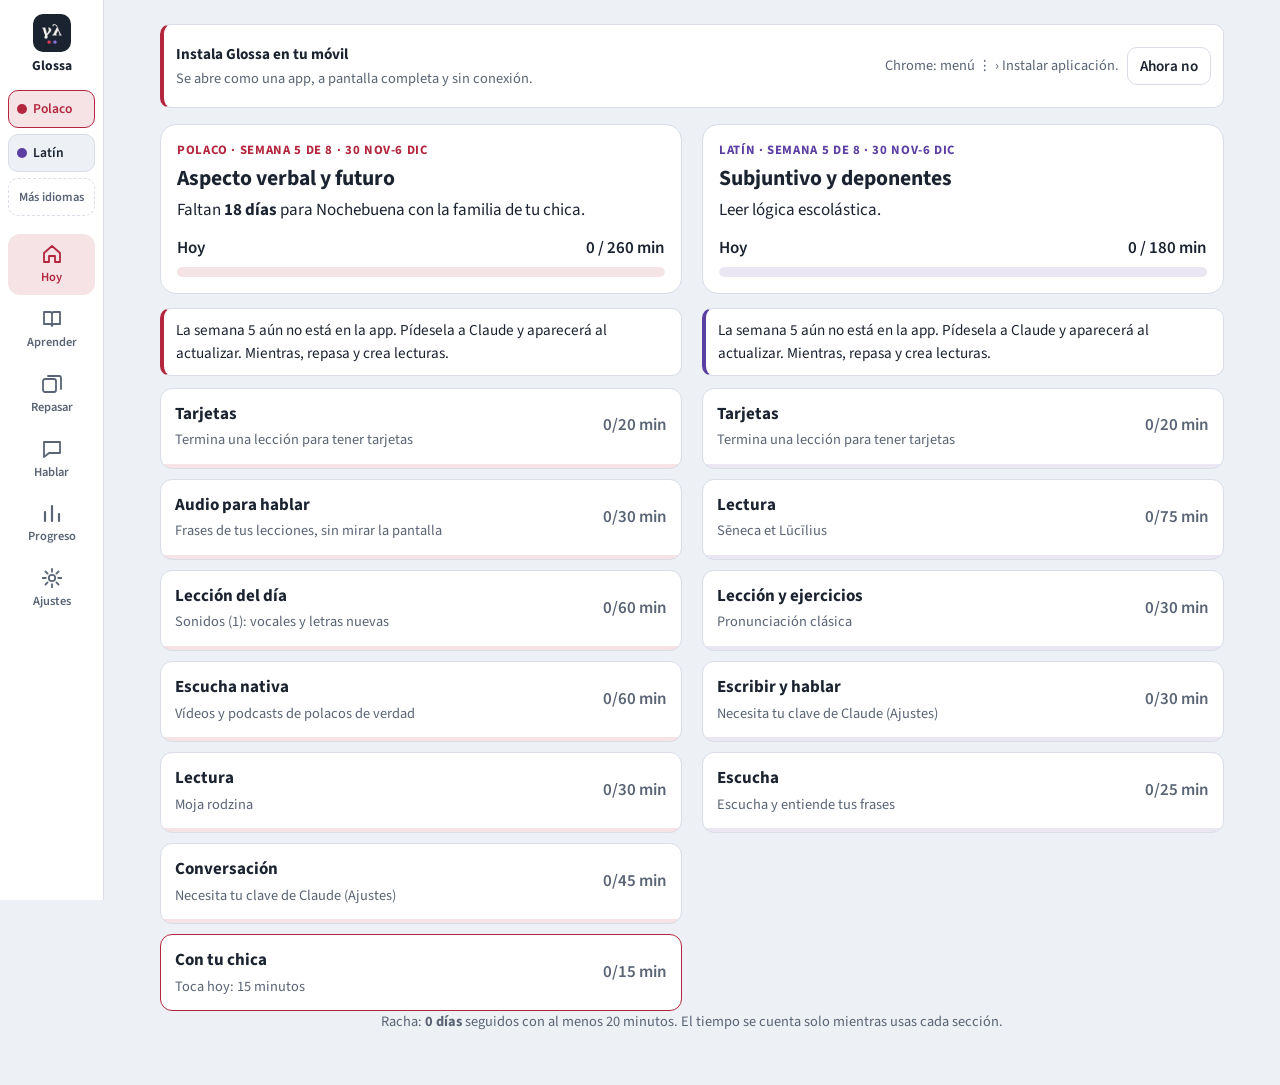
==== index.html @ eb90c42d "Glossa: app de idiomas instalable (polaco y latín) PWA sin compilación: lecciones, tarjetas con repe" ====
<!DOCTYPE html>
<html lang="es">
<head>
<meta charset="utf-8">
<meta name="viewport" content="width=device-width, initial-scale=1, viewport-fit=cover">
<meta name="theme-color" content="#edf0f4" media="(prefers-color-scheme: light)">
<meta name="theme-color" content="#0f131a" media="(prefers-color-scheme: dark)">
<meta name="description" content="Polaco, latín y los idiomas que vengan: lecciones, tarjetas, lecturas y conversación.">
<title>Glossa</title>
<link rel="manifest" href="manifest.webmanifest">
<link rel="icon" href="icons/icon-192.png" type="image/png">
<link rel="apple-touch-icon" href="icons/apple-touch-icon.png">
<meta name="apple-mobile-web-app-capable" content="yes">
<meta name="mobile-web-app-capable" content="yes">
<meta name="apple-mobile-web-app-title" content="Glossa">
<link rel="stylesheet" href="css/fonts.css">
<link rel="stylesheet" href="css/app.css">
</head>
<body data-course="pl">
<div id="app"><p class="boot">Cargando Glossa…</p></div>
<script src="js/version.js"></script>
<script src="js/core.js"></script>
<script src="courses/index.js"></script>
<script src="courses/pl.js"></script>
<script src="courses/la.js"></script>
<script src="js/store.js"></script>
<script src="js/speech.js"></script>
<script src="js/ai.js"></script>
<script src="js/app.js"></script>
</body>
</html>
---- css/fonts.css ----
/* Literata y Source Sans 3 (SIL Open Font License), servidas desde la propia app para funcionar sin conexión */
@font-face{font-family:'Literata';font-style:normal;font-display:swap;font-weight:400;src:url(../fonts/literata-latin-400-normal.woff2) format('woff2');unicode-range:U+0000-00FF,U+0131,U+0152-0153,U+02BB-02BC,U+02C6,U+02DA,U+02DC,U+0304,U+0308,U+0329,U+2000-206F,U+20AC,U+2122,U+2191,U+2193,U+2212,U+2215,U+FEFF,U+FFFD;}
@font-face{font-family:'Literata';font-style:normal;font-display:swap;font-weight:400;src:url(../fonts/literata-latin-ext-400-normal.woff2) format('woff2');unicode-range:U+0100-02BA,U+02BD-02C5,U+02C7-02CC,U+02CE-02D7,U+02DD-02FF,U+0304,U+0308,U+0329,U+1D00-1DBF,U+1E00-1E9F,U+1EF2-1EFF,U+2020,U+20A0-20AB,U+20AD-20C0,U+2113,U+2C60-2C7F,U+A720-A7FF;}
@font-face{font-family:'Literata';font-style:normal;font-display:swap;font-weight:600;src:url(../fonts/literata-latin-600-normal.woff2) format('woff2');unicode-range:U+0000-00FF,U+0131,U+0152-0153,U+02BB-02BC,U+02C6,U+02DA,U+02DC,U+0304,U+0308,U+0329,U+2000-206F,U+20AC,U+2122,U+2191,U+2193,U+2212,U+2215,U+FEFF,U+FFFD;}
@font-face{font-family:'Literata';font-style:normal;font-display:swap;font-weight:600;src:url(../fonts/literata-latin-ext-600-normal.woff2) format('woff2');unicode-range:U+0100-02BA,U+02BD-02C5,U+02C7-02CC,U+02CE-02D7,U+02DD-02FF,U+0304,U+0308,U+0329,U+1D00-1DBF,U+1E00-1E9F,U+1EF2-1EFF,U+2020,U+20A0-20AB,U+20AD-20C0,U+2113,U+2C60-2C7F,U+A720-A7FF;}
@font-face{font-family:'Literata';font-style:italic;font-display:swap;font-weight:400;src:url(../fonts/literata-latin-400-italic.woff2) format('woff2');unicode-range:U+0000-00FF,U+0131,U+0152-0153,U+02BB-02BC,U+02C6,U+02DA,U+02DC,U+0304,U+0308,U+0329,U+2000-206F,U+20AC,U+2122,U+2191,U+2193,U+2212,U+2215,U+FEFF,U+FFFD;}
@font-face{font-family:'Literata';font-style:italic;font-display:swap;font-weight:400;src:url(../fonts/literata-latin-ext-400-italic.woff2) format('woff2');unicode-range:U+0100-02BA,U+02BD-02C5,U+02C7-02CC,U+02CE-02D7,U+02DD-02FF,U+0304,U+0308,U+0329,U+1D00-1DBF,U+1E00-1E9F,U+1EF2-1EFF,U+2020,U+20A0-20AB,U+20AD-20C0,U+2113,U+2C60-2C7F,U+A720-A7FF;}
@font-face{font-family:'Literata';font-style:normal;font-display:swap;font-weight:400;src:url(../fonts/literata-greek-400-normal.woff2) format('woff2');unicode-range:U+0370-0377,U+037A-037F,U+0384-038A,U+038C,U+038E-03A1,U+03A3-03FF;}
@font-face{font-family:'Literata';font-style:normal;font-display:swap;font-weight:400;src:url(../fonts/literata-greek-ext-400-normal.woff2) format('woff2');unicode-range:U+1F00-1FFF;}
@font-face{font-family:'Literata';font-style:normal;font-display:swap;font-weight:600;src:url(../fonts/literata-greek-600-normal.woff2) format('woff2');unicode-range:U+0370-0377,U+037A-037F,U+0384-038A,U+038C,U+038E-03A1,U+03A3-03FF;}
@font-face{font-family:'Literata';font-style:normal;font-display:swap;font-weight:600;src:url(../fonts/literata-greek-ext-600-normal.woff2) format('woff2');unicode-range:U+1F00-1FFF;}
@font-face{font-family:'Source Sans 3';font-style:normal;font-display:swap;font-weight:400;src:url(../fonts/source-sans-3-latin-400-normal.woff2) format('woff2');unicode-range:U+0000-00FF,U+0131,U+0152-0153,U+02BB-02BC,U+02C6,U+02DA,U+02DC,U+0304,U+0308,U+0329,U+2000-206F,U+20AC,U+2122,U+2191,U+2193,U+2212,U+2215,U+FEFF,U+FFFD;}
@font-face{font-family:'Source Sans 3';font-style:normal;font-display:swap;font-weight:400;src:url(../fonts/source-sans-3-latin-ext-400-normal.woff2) format('woff2');unicode-range:U+0100-02BA,U+02BD-02C5,U+02C7-02CC,U+02CE-02D7,U+02DD-02FF,U+0304,U+0308,U+0329,U+1D00-1DBF,U+1E00-1E9F,U+1EF2-1EFF,U+2020,U+20A0-20AB,U+20AD-20C4,U+2113,U+2C60-2C7F,U+A720-A7FF;}
@font-face{font-family:'Source Sans 3';font-style:normal;font-display:swap;font-weight:600;src:url(../fonts/source-sans-3-latin-600-normal.woff2) format('woff2');unicode-range:U+0000-00FF,U+0131,U+0152-0153,U+02BB-02BC,U+02C6,U+02DA,U+02DC,U+0304,U+0308,U+0329,U+2000-206F,U+20AC,U+2122,U+2191,U+2193,U+2212,U+2215,U+FEFF,U+FFFD;}
@font-face{font-family:'Source Sans 3';font-style:normal;font-display:swap;font-weight:600;src:url(../fonts/source-sans-3-latin-ext-600-normal.woff2) format('woff2');unicode-range:U+0100-02BA,U+02BD-02C5,U+02C7-02CC,U+02CE-02D7,U+02DD-02FF,U+0304,U+0308,U+0329,U+1D00-1DBF,U+1E00-1E9F,U+1EF2-1EFF,U+2020,U+20A0-20AB,U+20AD-20C4,U+2113,U+2C60-2C7F,U+A720-A7FF;}
@font-face{font-family:'Source Sans 3';font-style:normal;font-display:swap;font-weight:700;src:url(../fonts/source-sans-3-latin-700-normal.woff2) format('woff2');unicode-range:U+0000-00FF,U+0131,U+0152-0153,U+02BB-02BC,U+02C6,U+02DA,U+02DC,U+0304,U+0308,U+0329,U+2000-206F,U+20AC,U+2122,U+2191,U+2193,U+2212,U+2215,U+FEFF,U+FFFD;}
@font-face{font-family:'Source Sans 3';font-style:normal;font-display:swap;font-weight:700;src:url(../fonts/source-sans-3-latin-ext-700-normal.woff2) format('woff2');unicode-range:U+0100-02BA,U+02BD-02C5,U+02C7-02CC,U+02CE-02D7,U+02DD-02FF,U+0304,U+0308,U+0329,U+1D00-1DBF,U+1E00-1E9F,U+1EF2-1EFF,U+2020,U+20A0-20AB,U+20AD-20C4,U+2113,U+2C60-2C7F,U+A720-A7FF;}
---- css/app.css ----
:root {
  /* Glossa: herramienta de estudio diaria. Fondo gris azulado, superficies blancas, un acento por idioma
     (carmesí polaco, violeta latín). Interfaz en sans; los textos en otros idiomas, en serif Literata.
     Móvil: navegación abajo. Fold abierta (≥ 680 px): barra lateral y dos columnas. */
  --bg: #edf0f4;
  --surface: #ffffff;
  --ink: #1b2230;
  --muted: #5a6475;
  --line: #d8dde6;
  --good: #1e7a4c;
  --mid: #9a6200;
  --bad: #b3261e;
  --c-pl: #b3263e;
  --c-la: #5b3fa3;
  --c-grc: #1f6f8b;
  --c-it: #2e7d32;
  --font-ui: "Source Sans 3", "Segoe UI", Roboto, system-ui, sans-serif;
  --font-text: "Literata", Georgia, "Times New Roman", serif;
  --radius: 12px;
  color-scheme: light;
}
@media (prefers-color-scheme: dark) {
  :root:not([data-theme="light"]) {
    --bg: #0f131a; --surface: #181d27; --ink: #e6e9f0; --muted: #9ba4b6; --line: #2a3140;
    --good: #5fd39c; --mid: #e8b04a; --bad: #ff8a80;
    --c-pl: #ff7f92; --c-la: #b6a4ff; --c-grc: #6cc6e6; --c-it: #7fd88a;
    color-scheme: dark;
  }
}
:root[data-theme="dark"] {
  --bg: #0f131a; --surface: #181d27; --ink: #e6e9f0; --muted: #9ba4b6; --line: #2a3140;
  --good: #5fd39c; --mid: #e8b04a; --bad: #ff8a80;
  --c-pl: #ff7f92; --c-la: #b6a4ff; --c-grc: #6cc6e6; --c-it: #7fd88a;
  color-scheme: dark;
}
[data-course] { --accent: var(--c-pl); --accent-soft: color-mix(in srgb, var(--accent) 13%, transparent); }
[data-course="la"] { --accent: var(--c-la); }
[data-course="grc"] { --accent: var(--c-grc); }
[data-course="it"] { --accent: var(--c-it); }

* { box-sizing: border-box; }
html, body { margin: 0; height: 100%; }
body {
  background: var(--bg); color: var(--ink); font-family: var(--font-ui); font-size: 17px; line-height: 1.5;
  -webkit-text-size-adjust: 100%; -webkit-tap-highlight-color: transparent;
}
.boot { padding: 24px; color: var(--muted); }
h1, h2, h3 { text-wrap: balance; line-height: 1.2; }
h1.page { font-size: 1.6rem; margin: 6px 0 12px; }
h2 { font-size: 1.18rem; margin: 26px 0 10px; }
h3 { margin: 20px 0 8px; color: var(--muted); text-transform: uppercase; letter-spacing: .05em; font-size: .8rem; }
p { margin: 0 0 12px; }
a { color: var(--accent); }
.t { font-family: var(--font-text); }
em.t { font-style: italic; }
.num { font-variant-numeric: tabular-nums; }
.muted { color: var(--muted); }
.small { font-size: .9rem; }
.center { text-align: center; justify-content: center; }
.hint { color: var(--muted); font-size: .9rem; }
.eyebrow { color: var(--accent); font-weight: 700; font-size: .8rem; text-transform: uppercase; letter-spacing: .05em; margin: 0 0 6px; }
.lead { font-size: 1.05rem; }
.sr { position: absolute; width: 1px; height: 1px; overflow: hidden; clip: rect(0 0 0 0); white-space: nowrap; }
button, input, select, textarea { font: inherit; color: inherit; }
button { cursor: pointer; }
:focus-visible { outline: 3px solid var(--accent); outline-offset: 2px; }
.err { color: var(--bad); }
.okmsg { color: var(--good); font-weight: 600; }
.midmsg { color: var(--mid); font-weight: 600; }
.badmsg { color: var(--bad); font-weight: 600; }

/* ---------- Marco ---------- */
.shell { min-height: 100%; }
.content { max-width: 680px; margin: 0 auto; padding: 0 16px calc(96px + env(safe-area-inset-bottom)); }
body.sheet-open .content { padding-bottom: calc(300px + env(safe-area-inset-bottom)); }
.rail { display: none; }
.top { display: flex; align-items: center; gap: 10px; padding: calc(12px + env(safe-area-inset-top)) 0 10px; position: sticky; top: 0; background: var(--bg); z-index: 5; }
.brand { font-weight: 700; display: flex; align-items: center; gap: 8px; flex: 1; }
.logo { width: 30px; height: 30px; border-radius: 8px; display: block; }
.dot { display: inline-block; width: 10px; height: 10px; border-radius: 50%; background: var(--accent); flex: none; }
.course-btn { display: inline-flex; align-items: center; gap: 8px; border: 1px solid var(--line); background: var(--surface); border-radius: 999px; padding: 6px 14px; min-height: 40px; font-weight: 600; }
.chev { color: var(--muted); font-size: .8rem; }
.icon-btn { border: 0; background: none; width: 40px; height: 40px; display: grid; place-items: center; color: var(--muted); border-radius: 50%; }
.icon-btn svg { width: 22px; height: 22px; }
.tabs { position: fixed; left: 0; right: 0; bottom: 0; z-index: 10; display: grid; grid-template-columns: repeat(5, 1fr); background: var(--surface); border-top: 1px solid var(--line); padding: 4px 4px calc(4px + env(safe-area-inset-bottom)); }
.tabs button { position: relative; border: 0; background: none; display: grid; justify-items: center; gap: 2px; padding: 6px 2px; min-height: 58px; color: var(--muted); font-size: .76rem; font-weight: 600; }
.tabs svg { width: 24px; height: 24px; }
.tabs button.on { color: var(--accent); }
.badge { position: absolute; top: 2px; left: 54%; background: var(--accent); color: #fff; border-radius: 99px; font-size: .7rem; padding: 1px 6px; min-width: 20px; font-style: normal; }
.toast { position: fixed; left: 50%; transform: translateX(-50%); bottom: calc(84px + env(safe-area-inset-bottom)); background: var(--ink); color: var(--bg); padding: 10px 16px; border-radius: 10px; z-index: 40; max-width: 90vw; font-weight: 600; }
.banner { background: var(--surface); border: 1px solid var(--line); border-left: 4px solid var(--accent); border-radius: 10px; padding: 10px 12px; font-size: .95rem; margin: 6px 0 12px; }
.banner.warn { border-left-color: var(--bad); }
.banner.install { display: flex; gap: 12px; align-items: center; justify-content: space-between; flex-wrap: wrap; }
.banner.install p { margin: 2px 0 0; }
.row-between { display: flex; align-items: center; justify-content: space-between; gap: 10px; }

/* ---------- Botones y piezas ---------- */
.btn { display: inline-flex; align-items: center; justify-content: center; gap: 8px; min-height: 44px; padding: 9px 16px; border-radius: 10px; border: 1px solid var(--line); background: var(--surface); font-weight: 600; text-decoration: none; }
.btn svg { width: 20px; height: 20px; flex: none; }
.btn.primary { background: var(--accent); border-color: var(--accent); color: #fff; }
.btn.danger { background: var(--bad); border-color: var(--bad); color: #fff; }
.btn.ghost { background: transparent; }
.btn.small { min-height: 38px; padding: 6px 12px; font-size: .95rem; }
.btn.tiny { min-height: 32px; padding: 4px 10px; font-size: .85rem; }
.btn.wide { width: 100%; }
.btn:disabled, .btn.disabled { opacity: .55; cursor: default; }
.btn.mic.on { background: var(--accent-soft); border-color: var(--accent); color: var(--accent); }
.btn.icon { padding: 0; width: 46px; }
.filebtn { cursor: pointer; }
.back { background: none; border: 0; color: var(--accent); font-weight: 600; padding: 8px 0; min-height: 40px; }
.back::before { content: "‹ "; }
.say { flex: none; display: inline-grid; place-items: center; width: 40px; height: 40px; border-radius: 50%; border: 1px solid var(--line); background: var(--accent-soft); color: var(--accent); }
.say svg { width: 20px; height: 20px; }
.row-btns { display: flex; flex-wrap: wrap; gap: 8px; align-items: center; margin: 12px 0; }
.card { background: var(--surface); border: 1px solid var(--line); border-radius: 14px; padding: 16px; margin: 12px 0; }
.card.center { text-align: center; }
.card > :last-child { margin-bottom: 0; }
.card-grid { display: grid; gap: 12px; grid-template-columns: repeat(auto-fit, minmax(260px, 1fr)); }
.card-grid .card { margin: 0; }
.note { background: var(--accent-soft); border-radius: 12px; padding: 12px 14px; margin: 12px 0; }
.endbar { margin: 22px 0 8px; display: grid; gap: 8px; }
.two { display: grid; gap: 0 24px; }
.chip { border: 1px solid var(--line); background: var(--bg); border-radius: 999px; padding: 7px 13px; min-height: 40px; font-size: 1rem; }
.chip.on { background: var(--accent); color: #fff; border-color: var(--accent); }
.chip:disabled { opacity: .35; }
.chips { display: flex; flex-wrap: wrap; gap: 8px; margin-bottom: 12px; }
.chips .chip { font-weight: 600; }

/* ---------- Hoy ---------- */
.hero { background: var(--surface); border: 1px solid var(--line); border-radius: 16px; padding: 16px; margin: 4px 0 14px; }
.hero-title { font-size: 1.5rem; margin: 2px 0 6px; }
.sub { margin-bottom: 12px; }
.meter-top { display: flex; justify-content: space-between; font-weight: 600; margin-bottom: 6px; }
.bar { height: 10px; background: var(--accent-soft); border-radius: 99px; overflow: hidden; }
.bar i { display: block; height: 100%; background: var(--accent); border-radius: 99px; }
.bar.thin { height: 4px; border-radius: 0 0 12px 12px; }
.tasks, .list { list-style: none; padding: 0; margin: 0; display: grid; gap: 10px; }
.task { background: var(--surface); border: 1px solid var(--line); border-radius: var(--radius); overflow: hidden; }
.task.par { border-color: var(--accent); }
.task-go { width: 100%; display: flex; align-items: center; justify-content: space-between; gap: 12px; background: none; border: 0; padding: 13px 14px; text-align: left; min-height: 62px; }
.task-main { display: grid; gap: 2px; }
.task-main .muted { font-size: .9rem; }
.task-min { display: inline-flex; align-items: center; gap: 4px; color: var(--muted); font-weight: 600; white-space: nowrap; }
.task.done .task-min { color: var(--good); }
.task-min svg, .n svg { width: 18px; height: 18px; }
.hoy-grid { display: grid; grid-template-columns: repeat(auto-fit, minmax(300px, 1fr)); gap: 20px; align-items: start; }
.others { display: grid; gap: 8px; margin: 14px 0; }
.other { display: flex; align-items: center; gap: 10px; background: var(--surface); border: 1px solid var(--line); border-radius: var(--radius); padding: 12px 14px; font-weight: 600; text-align: left; }
.other .num { margin-left: auto; color: var(--muted); font-weight: 600; }

/* ---------- Listas ---------- */
.weeks { display: grid; grid-template-columns: repeat(8, 1fr); gap: 6px; margin: 4px 0 6px; }
.weeks button { min-height: 42px; border-radius: 10px; border: 1px solid var(--line); background: var(--surface); font-weight: 700; }
.weeks button.cur { border-color: var(--accent); }
.weeks button.on { background: var(--accent); color: #fff; border-color: var(--accent); }
.weeks button.empty:not(.on) { color: var(--muted); background: transparent; border-style: dashed; }
.row { width: 100%; display: flex; gap: 12px; align-items: center; text-align: left; background: var(--surface); border: 1px solid var(--line); border-radius: var(--radius); padding: 11px 14px; min-height: 60px; }
.row .n { flex: none; display: inline-grid; place-items: center; width: 34px; height: 34px; border-radius: 50%; background: var(--accent-soft); color: var(--accent); font-weight: 700; font-size: .78rem; }
.row.done .n { background: color-mix(in srgb, var(--good) 15%, transparent); color: var(--good); }
.row-main { display: grid; gap: 2px; }
.row-main .muted { font-size: .88rem; }

/* ---------- Lección ---------- */
.examples, .vocab { list-style: none; padding: 0; margin: 0 0 12px; display: grid; gap: 8px; }
.examples li, .vocab li { display: flex; gap: 10px; align-items: center; background: var(--surface); border: 1px solid var(--line); border-radius: var(--radius); padding: 8px 10px; }
.examples li > span { display: grid; }
.examples .t { font-size: 1.08rem; }
.big2 { font-size: 1.3rem !important; }
.vocab li .t { font-size: 1.04rem; flex: 1; }
.vocab li .muted { flex: 1; text-align: right; font-size: .9rem; }
.tablewrap { overflow-x: auto; margin: 8px 0 14px; background: var(--surface); border: 1px solid var(--line); border-radius: var(--radius); }
table { border-collapse: collapse; width: 100%; font-size: .95rem; }
th, td { padding: 8px 10px; text-align: left; border-bottom: 1px solid var(--line); vertical-align: middle; }
th { font-size: .78rem; text-transform: uppercase; letter-spacing: .04em; color: var(--muted); }
tr:last-child td { border-bottom: 0; }
tr.cur td { background: var(--accent-soft); font-weight: 600; }
.cellsay { display: inline-flex; align-items: center; gap: 8px; }
.cellsay .say { width: 32px; height: 32px; }
.cellsay .say svg { width: 16px; height: 16px; }
.ex { background: var(--surface); border: 1px solid var(--line); border-radius: var(--radius); padding: 14px; margin: 10px 0; }
.q { font-weight: 600; }
.qline { display: flex; align-items: center; gap: 10px; margin-bottom: 10px; font-weight: 600; }
.opts { display: grid; gap: 8px; }
.opt { text-align: left; min-height: 46px; padding: 10px 14px; border-radius: 10px; border: 1px solid var(--line); background: var(--bg); }
.opt.ok { border-color: var(--good); background: color-mix(in srgb, var(--good) 14%, transparent); }
.opt.bad { border-color: var(--bad); background: color-mix(in srgb, var(--bad) 12%, transparent); }
.opt:disabled { opacity: 1; cursor: default; }
.built, .pool { display: flex; flex-wrap: wrap; gap: 6px; min-height: 44px; padding: 6px 0; }
.built { border-bottom: 1px dashed var(--line); margin-bottom: 6px; }
.exfoot { display: flex; align-items: center; gap: 10px; flex-wrap: wrap; margin-top: 8px; }
.heard { margin: 10px 0 2px; }
.answer { display: flex; align-items: center; gap: 10px; font-size: 1.1rem; margin: 8px 0 0; }

/* ---------- Lectura ---------- */
.reading-tools { display: flex; gap: 8px; flex-wrap: wrap; margin: 4px 0 8px; }
.reading { font-size: 1.22rem; line-height: 1.85; background: var(--surface); border: 1px solid var(--line); border-radius: 14px; padding: 16px; }
.reading.antiguo { font-size: 1.15rem; }
.w { cursor: pointer; border-radius: 4px; padding: 0 1px; }
.w:hover { background: var(--accent-soft); }
.w.sel { background: var(--accent); color: #fff; }
.gloss-panel { display: none; }
.tr p:last-child { margin: 0; }
.overlay { position: fixed; inset: 0; background: rgba(10, 15, 25, .35); z-index: 25; }
.sheet { position: fixed; left: 0; right: 0; bottom: 0; z-index: 30; padding: 0 10px calc(10px + env(safe-area-inset-bottom)); }
.word-sheet { bottom: calc(66px + env(safe-area-inset-bottom)); padding-bottom: 6px; }
.sheet-in { max-width: 640px; margin: 0 auto; background: var(--surface); border: 1px solid var(--line); border-top: 4px solid var(--accent); border-radius: 14px; padding: 12px 14px; box-shadow: 0 10px 30px rgba(10, 20, 40, .2); max-height: 70vh; overflow-y: auto; }
.sheet-top { display: flex; align-items: center; gap: 10px; margin-bottom: 6px; }
.sheet-top strong { font-size: 1.2rem; flex: 1; }
.x { border: 0; background: none; font-size: 1.6rem; line-height: 1; width: 40px; height: 40px; color: var(--muted); }
.ai { color: var(--muted); }
.course-list { list-style: none; margin: 0; padding: 0; display: grid; gap: 8px; }
.course-row { width: 100%; display: flex; align-items: center; gap: 12px; text-align: left; background: var(--bg); border: 1px solid var(--line); border-radius: var(--radius); padding: 12px 14px; }
.course-row > span { display: grid; gap: 2px; }
.course-row.on { border-color: var(--accent); background: var(--accent-soft); }
.course-row.off { opacity: .6; }
.course-row .dot { width: 14px; height: 14px; }
.course-row[data-course] .dot { background: var(--accent); }
.course-list li:nth-child(3) .dot { background: var(--c-grc); }
.course-list li:nth-child(4) .dot { background: var(--c-it); }

/* ---------- Repasar ---------- */
.review { max-width: 560px; margin: 0 auto; }
.flash { background: var(--surface); border: 1px solid var(--line); border-radius: 18px; padding: 28px 16px 20px; text-align: center; display: grid; justify-items: center; gap: 14px; min-height: 240px; align-content: center; margin-bottom: 14px; }
.front { font-size: 1.9rem; line-height: 1.25; }
.backside { border-top: 1px solid var(--line); padding-top: 12px; width: 100%; }
.es { font-size: 1.2rem; font-weight: 600; margin: 0 0 4px; }
.grades { display: grid; grid-template-columns: repeat(4, 1fr); gap: 8px; }
.grades button { min-height: 62px; border-radius: 12px; border: 1px solid var(--line); background: var(--surface); font-weight: 700; display: grid; place-items: center; gap: 2px; padding: 6px 4px; }
.grades small { font-weight: 600; color: var(--muted); font-size: .8rem; }
.grades .g0 { border-color: var(--bad); color: var(--bad); }
.grades .g2 { border-color: var(--accent); color: var(--accent); }
.big { font-size: 1.35rem; font-weight: 600; }
p.t.big { font-size: 1.5rem; font-weight: 400; }

/* ---------- Hablar ---------- */
.menu { display: grid; gap: 10px; grid-template-columns: repeat(auto-fit, minmax(260px, 1fr)); }
.menu-item { text-align: left; display: grid; gap: 4px; margin: 0; width: 100%; }
.menu-item strong { font-size: 1.08rem; display: inline-flex; align-items: center; gap: 6px; }
.menu-item strong svg { width: 20px; height: 20px; color: var(--accent); }
.seg { display: inline-flex; background: var(--surface); border: 1px solid var(--line); border-radius: 999px; padding: 3px; }
.seg button { border: 0; background: none; padding: 7px 14px; border-radius: 999px; font-weight: 600; color: var(--muted); min-height: 40px; }
.seg button[aria-pressed="true"] { background: var(--accent); color: #fff; }
.seg.wide { display: flex; margin: 0 0 14px; }
.seg.wide button { flex: 1; }
.drillcard { min-height: 210px; display: grid; align-content: center; }
.phase { font-weight: 700; color: var(--accent); min-height: 1.5em; }
.blur { filter: blur(7px); user-select: none; }
audio { width: 100%; margin: 6px 0; }
.links { list-style: none; padding: 0; display: grid; gap: 10px; }
.links li { background: var(--surface); border: 1px solid var(--line); border-radius: var(--radius); padding: 12px 14px; display: grid; gap: 2px; }
.links a { font-weight: 700; }
.step .examples li { background: var(--bg); }

/* ---------- Formularios ---------- */
.form h2 { margin-top: 0; }
.field { display: grid; gap: 6px; margin: 10px 0; }
.field > span { font-weight: 600; font-size: .95rem; }
.field-row { display: grid; grid-template-columns: 1fr 1fr; gap: 10px; }
.field input[type="text"], .field input[type="password"], .field input[type="date"], .field input[type="number"], .field select, .field textarea, .composer textarea {
  width: 100%; padding: 10px 12px; border: 1px solid var(--line); border-radius: 10px; background: var(--bg); min-height: 44px;
}
.field textarea { resize: vertical; }
.field input[type="range"] { width: 100%; accent-color: var(--accent); }
.check { display: flex; gap: 10px; align-items: center; margin: 10px 0; }
.check input, .checks input { width: 22px; height: 22px; accent-color: var(--accent); flex: none; }
.checks { list-style: none; padding: 0; display: grid; gap: 8px; }
.checks label { display: flex; gap: 10px; align-items: flex-start; background: var(--surface); border: 1px solid var(--line); border-radius: 10px; padding: 10px 12px; }
.settings { display: grid; gap: 0 16px; }

/* ---------- Conversación ---------- */
.chatlog { display: grid; gap: 10px; max-height: 56vh; overflow-y: auto; padding: 4px 2px; margin-bottom: 10px; }
.msg { max-width: 88%; padding: 10px 13px; border-radius: 14px; }
.msg p { margin: 0; }
.msg.ai { background: var(--surface); border: 1px solid var(--line); justify-self: start; border-bottom-left-radius: 4px; }
.msg.ai .t { font-size: 1.08rem; }
.msg.me { background: var(--accent); color: #fff; justify-self: end; border-bottom-right-radius: 4px; }
.msg-tools { display: flex; gap: 8px; align-items: center; margin-top: 8px; }
.msg-tools .say { width: 34px; height: 34px; }
.tr { color: var(--muted); font-size: .92rem; margin-top: 6px !important; }
.composer { display: flex; gap: 8px; align-items: flex-end; }
.composer textarea { resize: vertical; font-family: var(--font-text); font-size: 1.05rem; }
.review-card h2 { margin-top: 0; }
.corr { list-style: none; padding: 0; display: grid; gap: 10px; margin: 0; }
.corr li { display: grid; gap: 2px; padding: 10px 12px; border: 1px solid var(--line); border-radius: 10px; background: var(--surface); }
.corr .bad { color: var(--bad); text-decoration: line-through; }
.corr .ok { color: var(--good); font-weight: 600; }

/* ---------- Progreso ---------- */
.stats { display: grid; grid-template-columns: repeat(auto-fit, minmax(240px, 1fr)); gap: 10px; }
.stat { margin: 0; }
.stat .eyebrow, .stat .bignum { color: var(--accent); }
.bignum { font-size: 2.2rem; font-weight: 700; line-height: 1; margin: 2px 0; }
.kv { display: grid; grid-template-columns: 1fr auto; gap: 4px 8px; margin: 10px 0 0; font-size: .9rem; }
.kv dt { color: var(--muted); }
.kv dd { margin: 0; font-weight: 600; text-align: right; }

/* ---------- Pantalla grande (Fold abierta, tableta) ---------- */
@media (min-width: 680px) {
  .shell { display: grid; grid-template-columns: 104px minmax(0, 1fr); }
  .rail { display: flex; flex-direction: column; gap: 14px; position: sticky; top: 0; height: 100vh; height: 100dvh; padding: calc(14px + env(safe-area-inset-top)) 8px 14px; background: var(--surface); border-right: 1px solid var(--line); overflow-y: auto; }
  .rail-brand { display: grid; justify-items: center; gap: 4px; font-weight: 700; font-size: .85rem; }
  .rail-brand .logo { width: 38px; height: 38px; border-radius: 10px; }
  .rail-courses { display: grid; gap: 6px; }
  .rc { display: flex; align-items: center; gap: 6px; border: 1px solid var(--line); background: var(--bg); border-radius: 10px; padding: 7px 8px; font-weight: 600; font-size: .85rem; min-height: 38px; }
  .rc.on { border-color: var(--accent); background: var(--accent-soft); color: var(--accent); }
  .rc.more { justify-content: center; color: var(--muted); font-size: .78rem; background: transparent; border-style: dashed; }
  .rail-nav { display: grid; gap: 4px; margin-top: 4px; }
  .rail-nav button { position: relative; border: 0; background: none; display: grid; justify-items: center; gap: 2px; padding: 8px 2px; border-radius: 12px; color: var(--muted); font-size: .78rem; font-weight: 600; }
  .rail-nav button svg { width: 24px; height: 24px; }
  .rail-nav button.on { color: var(--accent); background: var(--accent-soft); }
  .rail-nav .badge { left: 58%; }
  .top, .tabs { display: none; }
  .content { max-width: 1120px; width: 100%; padding: calc(18px + env(safe-area-inset-top)) 28px 40px; }
  .toast { bottom: 24px; }
  .two { grid-template-columns: minmax(0, 1.35fr) minmax(0, 1fr); align-items: start; }
  .two.lesson .col-side, .two.reading-two .col-side { position: sticky; top: 16px; max-height: calc(100dvh - 32px); overflow-y: auto; padding-bottom: 8px; }
  .two.lesson .col-side > h2:first-child { margin-top: 0; }
  .gloss-panel { display: block; margin-top: 0; border-top: 4px solid var(--accent); }
  .word-sheet { display: none; }
  body.sheet-open .content { padding-bottom: 40px; }
  .chat-two .col-side { position: sticky; top: 16px; }
  .chatlog { max-height: 62vh; }
  .settings { grid-template-columns: 1fr 1fr; align-items: start; }
  .settings .card { margin: 0 0 16px; }
  .sheet { padding-bottom: 24px; }
  .hero-title { font-size: 1.35rem; }
}
@media (min-width: 680px) and (max-width: 900px) {
  .two.lesson, .two.reading-two { grid-template-columns: minmax(0, 1.2fr) minmax(0, 1fr); gap: 0 18px; }
  .content { padding-left: 18px; padding-right: 18px; }
}
@media (max-width: 380px) {
  .grades { grid-template-columns: 1fr 1fr; }
  .field-row { grid-template-columns: 1fr; }
  .course-btn { padding: 6px 10px; }
}
@media (prefers-reduced-motion: reduce) { * { scroll-behavior: auto !important; transition: none !important; animation: none !important; } }
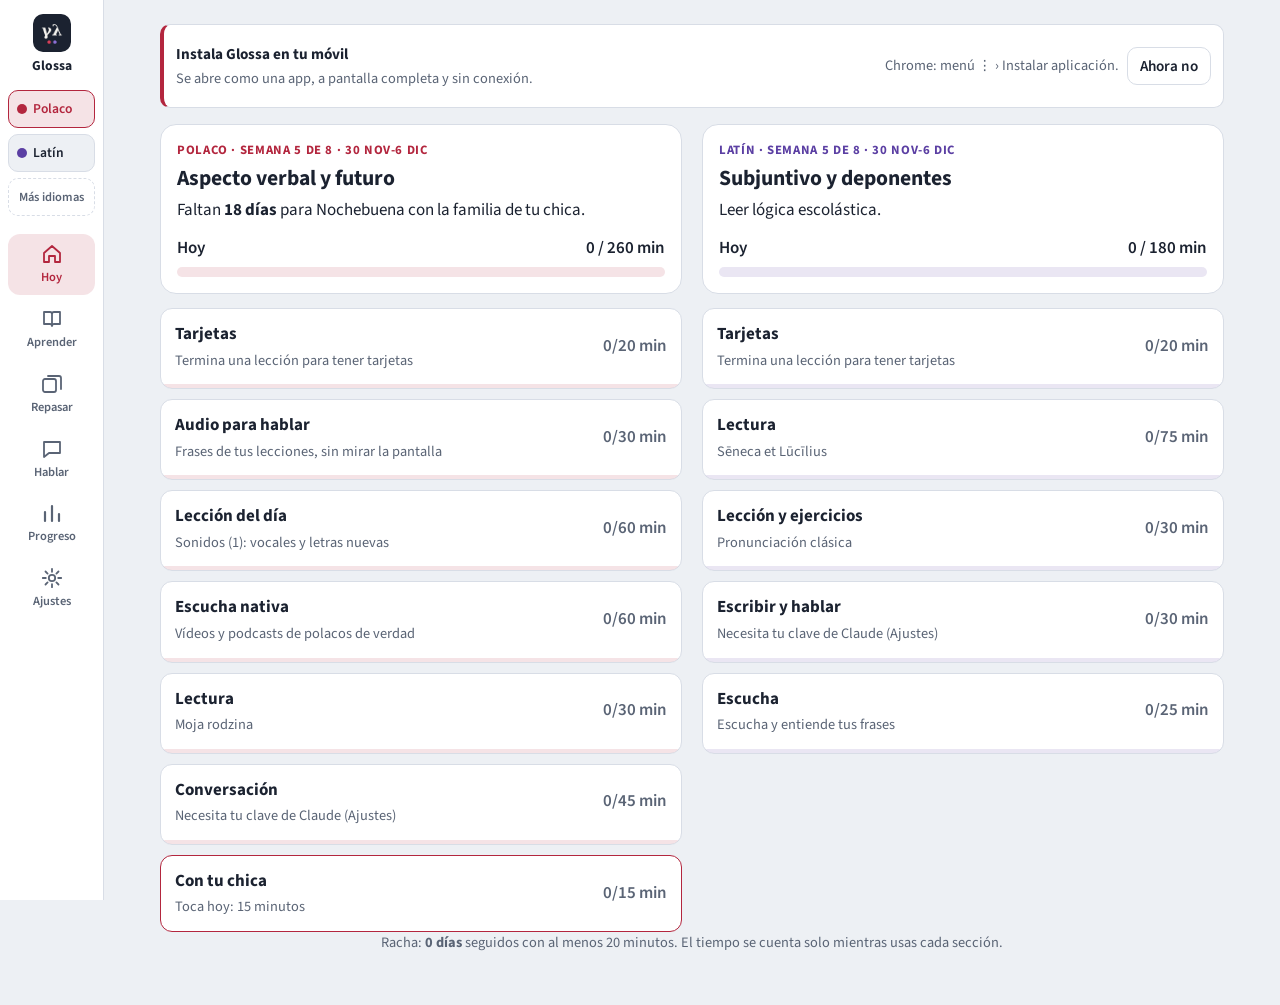
==== commit 69522d0a: "Semanas 2-8 de polaco y latín, y vista correcta con el Fold plegado - Contenido completo: 56 leccion" ====
--- a/index.html
+++ b/index.html
@@ -22,7 +22,21 @@
 <script src="js/core.js"></script>
 <script src="courses/index.js"></script>
 <script src="courses/pl.js"></script>
+<script src="courses/pl-2.js"></script>
+<script src="courses/pl-3.js"></script>
+<script src="courses/pl-4.js"></script>
+<script src="courses/pl-5.js"></script>
+<script src="courses/pl-6.js"></script>
+<script src="courses/pl-7.js"></script>
+<script src="courses/pl-8.js"></script>
 <script src="courses/la.js"></script>
+<script src="courses/la-2.js"></script>
+<script src="courses/la-3.js"></script>
+<script src="courses/la-4.js"></script>
+<script src="courses/la-5.js"></script>
+<script src="courses/la-6.js"></script>
+<script src="courses/la-7.js"></script>
+<script src="courses/la-8.js"></script>
 <script src="js/store.js"></script>
 <script src="js/speech.js"></script>
 <script src="js/ai.js"></script>
--- a/css/app.css
+++ b/css/app.css
@@ -203,7 +203,7 @@
 .overlay { position: fixed; inset: 0; background: rgba(10, 15, 25, .35); z-index: 25; }
 .sheet { position: fixed; left: 0; right: 0; bottom: 0; z-index: 30; padding: 0 10px calc(10px + env(safe-area-inset-bottom)); }
 .word-sheet { bottom: calc(66px + env(safe-area-inset-bottom)); padding-bottom: 6px; }
-.sheet-in { max-width: 640px; margin: 0 auto; background: var(--surface); border: 1px solid var(--line); border-top: 4px solid var(--accent); border-radius: 14px; padding: 12px 14px; box-shadow: 0 10px 30px rgba(10, 20, 40, .2); max-height: 70vh; overflow-y: auto; }
+.sheet-in { max-width: 640px; margin: 0 auto; background: var(--surface); border: 1px solid var(--line); border-top: 4px solid var(--accent); border-radius: 14px; padding: 12px 14px; box-shadow: 0 10px 30px rgba(10, 20, 40, .2); max-height: calc(70vh / var(--z, 1)); overflow-y: auto; }
 .sheet-top { display: flex; align-items: center; gap: 10px; margin-bottom: 6px; }
 .sheet-top strong { font-size: 1.2rem; flex: 1; }
 .x { border: 0; background: none; font-size: 1.6rem; line-height: 1; width: 40px; height: 40px; color: var(--muted); }
@@ -268,7 +268,7 @@
 .settings { display: grid; gap: 0 16px; }
 
 /* ---------- Conversación ---------- */
-.chatlog { display: grid; gap: 10px; max-height: 56vh; overflow-y: auto; padding: 4px 2px; margin-bottom: 10px; }
+.chatlog { display: grid; gap: 10px; max-height: calc(56vh / var(--z, 1)); overflow-y: auto; padding: 4px 2px; margin-bottom: 10px; }
 .msg { max-width: 88%; padding: 10px 13px; border-radius: 14px; }
 .msg p { margin: 0; }
 .msg.ai { background: var(--surface); border: 1px solid var(--line); justify-self: start; border-bottom-left-radius: 4px; }
@@ -294,41 +294,37 @@
 .kv dt { color: var(--muted); }
 .kv dd { margin: 0; font-weight: 600; text-align: right; }
 
-/* ---------- Pantalla grande (Fold abierta, tableta) ---------- */
-@media (min-width: 680px) {
-  .shell { display: grid; grid-template-columns: 104px minmax(0, 1fr); }
-  .rail { display: flex; flex-direction: column; gap: 14px; position: sticky; top: 0; height: 100vh; height: 100dvh; padding: calc(14px + env(safe-area-inset-top)) 8px 14px; background: var(--surface); border-right: 1px solid var(--line); overflow-y: auto; }
-  .rail-brand { display: grid; justify-items: center; gap: 4px; font-weight: 700; font-size: .85rem; }
-  .rail-brand .logo { width: 38px; height: 38px; border-radius: 10px; }
-  .rail-courses { display: grid; gap: 6px; }
-  .rc { display: flex; align-items: center; gap: 6px; border: 1px solid var(--line); background: var(--bg); border-radius: 10px; padding: 7px 8px; font-weight: 600; font-size: .85rem; min-height: 38px; }
-  .rc.on { border-color: var(--accent); background: var(--accent-soft); color: var(--accent); }
-  .rc.more { justify-content: center; color: var(--muted); font-size: .78rem; background: transparent; border-style: dashed; }
-  .rail-nav { display: grid; gap: 4px; margin-top: 4px; }
-  .rail-nav button { position: relative; border: 0; background: none; display: grid; justify-items: center; gap: 2px; padding: 8px 2px; border-radius: 12px; color: var(--muted); font-size: .78rem; font-weight: 600; }
-  .rail-nav button svg { width: 24px; height: 24px; }
-  .rail-nav button.on { color: var(--accent); background: var(--accent-soft); }
-  .rail-nav .badge { left: 58%; }
-  .top, .tabs { display: none; }
-  .content { max-width: 1120px; width: 100%; padding: calc(18px + env(safe-area-inset-top)) 28px 40px; }
-  .toast { bottom: 24px; }
-  .two { grid-template-columns: minmax(0, 1.35fr) minmax(0, 1fr); align-items: start; }
-  .two.lesson .col-side, .two.reading-two .col-side { position: sticky; top: 16px; max-height: calc(100dvh - 32px); overflow-y: auto; padding-bottom: 8px; }
-  .two.lesson .col-side > h2:first-child { margin-top: 0; }
-  .gloss-panel { display: block; margin-top: 0; border-top: 4px solid var(--accent); }
-  .word-sheet { display: none; }
-  body.sheet-open .content { padding-bottom: 40px; }
-  .chat-two .col-side { position: sticky; top: 16px; }
-  .chatlog { max-height: 62vh; }
-  .settings { grid-template-columns: 1fr 1fr; align-items: start; }
-  .settings .card { margin: 0 0 16px; }
-  .sheet { padding-bottom: 24px; }
-  .hero-title { font-size: 1.35rem; }
-}
-@media (min-width: 680px) and (max-width: 900px) {
-  .two.lesson, .two.reading-two { grid-template-columns: minmax(0, 1.2fr) minmax(0, 1fr); gap: 0 18px; }
-  .content { padding-left: 18px; padding-right: 18px; }
-}
+/* ---------- Pantalla grande (Fold abierta, tableta): clase .wide que pone js/app.js ---------- */
+html.wide .shell { display: grid; grid-template-columns: 104px minmax(0, 1fr); }
+html.wide .rail { display: flex; flex-direction: column; gap: 14px; position: sticky; top: 0; height: calc(100vh / var(--z, 1)); height: calc(100dvh / var(--z, 1)); padding: calc(14px + env(safe-area-inset-top)) 8px 14px; background: var(--surface); border-right: 1px solid var(--line); overflow-y: auto; }
+html.wide .rail-brand { display: grid; justify-items: center; gap: 4px; font-weight: 700; font-size: .85rem; }
+html.wide .rail-brand .logo { width: 38px; height: 38px; border-radius: 10px; }
+html.wide .rail-courses { display: grid; gap: 6px; }
+html.wide .rc { display: flex; align-items: center; gap: 6px; border: 1px solid var(--line); background: var(--bg); border-radius: 10px; padding: 7px 8px; font-weight: 600; font-size: .85rem; min-height: 38px; }
+html.wide .rc.on { border-color: var(--accent); background: var(--accent-soft); color: var(--accent); }
+html.wide .rc.more { justify-content: center; color: var(--muted); font-size: .78rem; background: transparent; border-style: dashed; }
+html.wide .rail-nav { display: grid; gap: 4px; margin-top: 4px; }
+html.wide .rail-nav button { position: relative; border: 0; background: none; display: grid; justify-items: center; gap: 2px; padding: 8px 2px; border-radius: 12px; color: var(--muted); font-size: .78rem; font-weight: 600; }
+html.wide .rail-nav button svg { width: 24px; height: 24px; }
+html.wide .rail-nav button.on { color: var(--accent); background: var(--accent-soft); }
+html.wide .rail-nav .badge { left: 58%; }
+html.wide .top, html.wide .tabs { display: none; }
+html.wide .content { max-width: 1120px; width: 100%; padding: calc(18px + env(safe-area-inset-top)) 28px 40px; }
+html.wide .toast { bottom: 24px; }
+html.wide .two { grid-template-columns: minmax(0, 1.35fr) minmax(0, 1fr); align-items: start; }
+html.wide .two.lesson .col-side, html.wide .two.reading-two .col-side { position: sticky; top: 16px; max-height: calc(100dvh / var(--z, 1) - 32px); overflow-y: auto; padding-bottom: 8px; }
+html.wide .two.lesson .col-side > h2:first-child { margin-top: 0; }
+html.wide .gloss-panel { display: block; margin-top: 0; border-top: 4px solid var(--accent); }
+html.wide .word-sheet { display: none; }
+html.wide body.sheet-open .content { padding-bottom: 40px; }
+html.wide .chat-two .col-side { position: sticky; top: 16px; }
+html.wide .chatlog { max-height: calc(62vh / var(--z, 1)); }
+html.wide .settings { grid-template-columns: 1fr 1fr; align-items: start; }
+html.wide .settings .card { margin: 0 0 16px; }
+html.wide .sheet { padding-bottom: 24px; }
+html.wide .hero-title { font-size: 1.35rem; }
+html.wide.mid .two.lesson, html.wide.mid .two.reading-two { grid-template-columns: minmax(0, 1.2fr) minmax(0, 1fr); gap: 0 18px; }
+html.wide.mid .content { padding-left: 18px; padding-right: 18px; }
 @media (max-width: 380px) {
   .grades { grid-template-columns: 1fr 1fr; }
   .field-row { grid-template-columns: 1fr; }
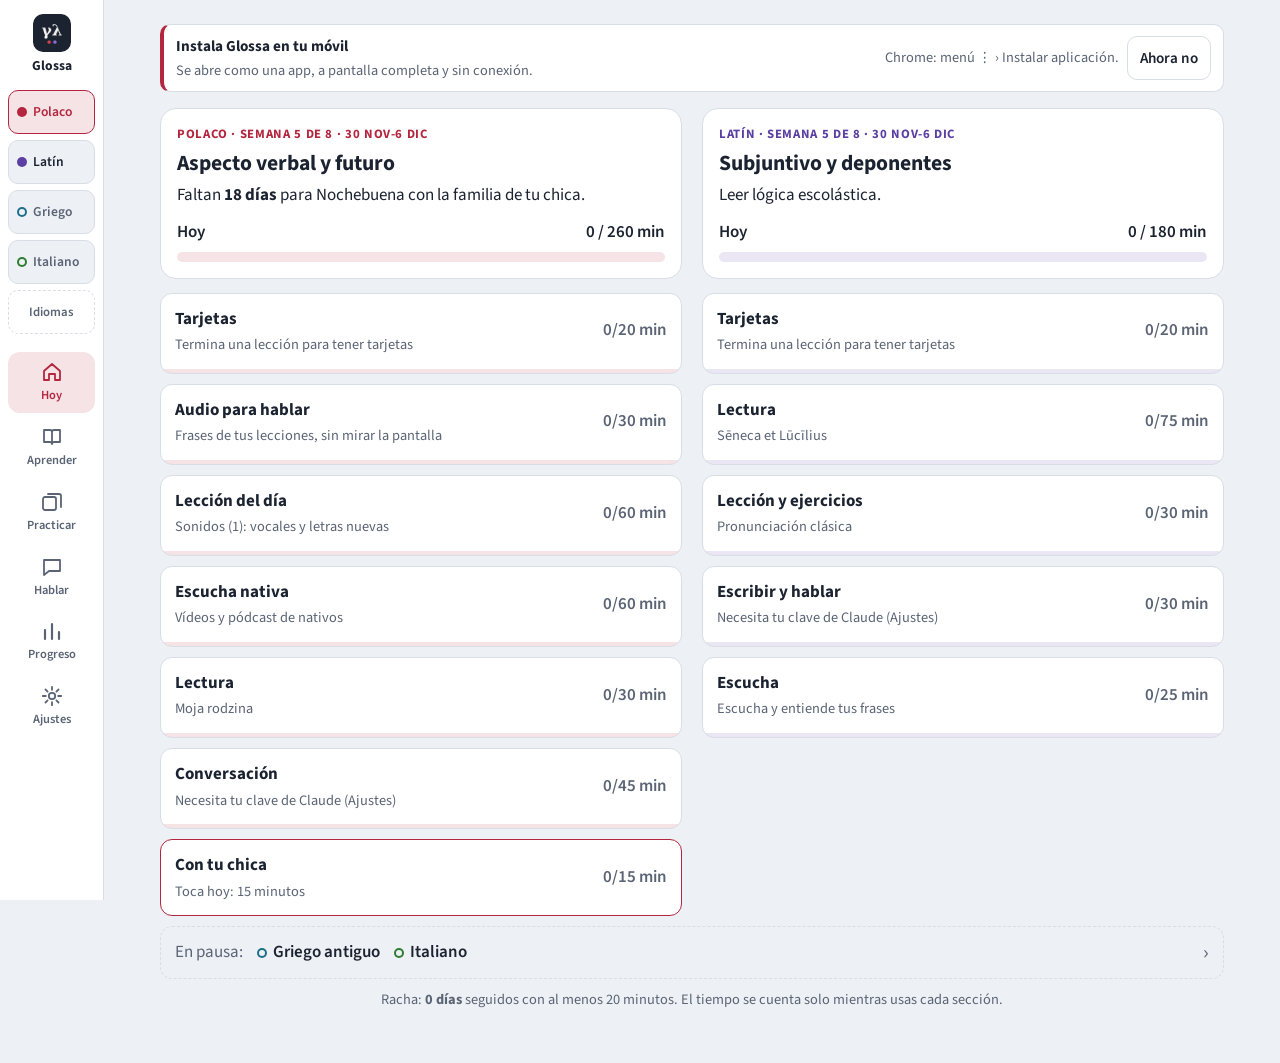
==== commit 6a0bb834: "Interfaz para uso diario, niveles, griego e italiano, y voces de calidad - Las respuestas ya no muev" ====
--- a/index.html
+++ b/index.html
@@ -37,8 +37,27 @@
 <script src="courses/la-6.js"></script>
 <script src="courses/la-7.js"></script>
 <script src="courses/la-8.js"></script>
+<script src="courses/grc.js"></script>
+<script src="courses/grc-1.js"></script>
+<script src="courses/grc-2.js"></script>
+<script src="courses/grc-3.js"></script>
+<script src="courses/grc-4.js"></script>
+<script src="courses/grc-5.js"></script>
+<script src="courses/grc-6.js"></script>
+<script src="courses/grc-7.js"></script>
+<script src="courses/grc-8.js"></script>
+<script src="courses/it.js"></script>
+<script src="courses/it-1.js"></script>
+<script src="courses/it-2.js"></script>
+<script src="courses/it-3.js"></script>
+<script src="courses/it-4.js"></script>
+<script src="courses/it-5.js"></script>
+<script src="courses/it-6.js"></script>
+<script src="courses/it-7.js"></script>
+<script src="courses/it-8.js"></script>
 <script src="js/store.js"></script>
 <script src="js/speech.js"></script>
+<script src="js/voz-pro.js"></script>
 <script src="js/ai.js"></script>
 <script src="js/app.js"></script>
 </body>
--- a/css/app.css
+++ b/css/app.css
@@ -1,7 +1,8 @@
 :root {
   /* Glossa: herramienta de estudio diaria. Fondo gris azulado, superficies blancas, un acento por idioma
-     (carmesí polaco, violeta latín). Interfaz en sans; los textos en otros idiomas, en serif Literata.
-     Móvil: navegación abajo. Fold abierta (≥ 680 px): barra lateral y dos columnas. */
+     (carmesí polaco, violeta latín, azul griego, verde italiano). Interfaz en sans; los textos en otros idiomas,
+     en serif Literata. Móvil: navegación abajo y, en lecciones y prácticas, una barra de acción fija al alcance
+     del pulgar. Fold abierta (≥ 680 px): barra lateral y dos columnas. */
   --bg: #edf0f4;
   --surface: #ffffff;
   --ink: #1b2230;
@@ -14,9 +15,11 @@
   --c-la: #5b3fa3;
   --c-grc: #1f6f8b;
   --c-it: #2e7d32;
+  --on-accent: #ffffff;
   --font-ui: "Source Sans 3", "Segoe UI", Roboto, system-ui, sans-serif;
   --font-text: "Literata", Georgia, "Times New Roman", serif;
   --radius: 12px;
+  --rail: 104px;
   color-scheme: light;
 }
 @media (prefers-color-scheme: dark) {
@@ -24,6 +27,7 @@
     --bg: #0f131a; --surface: #181d27; --ink: #e6e9f0; --muted: #9ba4b6; --line: #2a3140;
     --good: #5fd39c; --mid: #e8b04a; --bad: #ff8a80;
     --c-pl: #ff7f92; --c-la: #b6a4ff; --c-grc: #6cc6e6; --c-it: #7fd88a;
+    --on-accent: #12151c;
     color-scheme: dark;
   }
 }
@@ -31,6 +35,7 @@
   --bg: #0f131a; --surface: #181d27; --ink: #e6e9f0; --muted: #9ba4b6; --line: #2a3140;
   --good: #5fd39c; --mid: #e8b04a; --bad: #ff8a80;
   --c-pl: #ff7f92; --c-la: #b6a4ff; --c-grc: #6cc6e6; --c-it: #7fd88a;
+  --on-accent: #12151c;
   color-scheme: dark;
 }
 [data-course] { --accent: var(--c-pl); --accent-soft: color-mix(in srgb, var(--accent) 13%, transparent); }
@@ -39,6 +44,7 @@
 [data-course="it"] { --accent: var(--c-it); }
 
 * { box-sizing: border-box; }
+[hidden] { display: none !important; }
 html, body { margin: 0; height: 100%; }
 body {
   background: var(--bg); color: var(--ink); font-family: var(--font-ui); font-size: 17px; line-height: 1.5;
@@ -73,67 +79,81 @@
 .shell { min-height: 100%; }
 .content { max-width: 680px; margin: 0 auto; padding: 0 16px calc(96px + env(safe-area-inset-bottom)); }
 body.sheet-open .content { padding-bottom: calc(300px + env(safe-area-inset-bottom)); }
+body.flow .content { padding-bottom: calc(210px + env(safe-area-inset-bottom)); }
 .rail { display: none; }
-.top { display: flex; align-items: center; gap: 10px; padding: calc(12px + env(safe-area-inset-top)) 0 10px; position: sticky; top: 0; background: var(--bg); z-index: 5; }
+.top { display: flex; align-items: center; gap: 10px; padding: calc(10px + env(safe-area-inset-top)) 0 8px; position: sticky; top: 0; background: var(--bg); z-index: 5; }
 .brand { font-weight: 700; display: flex; align-items: center; gap: 8px; flex: 1; }
 .logo { width: 30px; height: 30px; border-radius: 8px; display: block; }
 .dot { display: inline-block; width: 10px; height: 10px; border-radius: 50%; background: var(--accent); flex: none; }
-.course-btn { display: inline-flex; align-items: center; gap: 8px; border: 1px solid var(--line); background: var(--surface); border-radius: 999px; padding: 6px 14px; min-height: 40px; font-weight: 600; }
+.dot.hollow { background: transparent; box-shadow: inset 0 0 0 2px var(--accent); }
+.course-btn { display: inline-flex; align-items: center; gap: 8px; border: 1px solid var(--line); background: var(--surface); border-radius: 999px; padding: 6px 14px; min-height: 44px; font-weight: 600; }
 .chev { color: var(--muted); font-size: .8rem; }
-.icon-btn { border: 0; background: none; width: 40px; height: 40px; display: grid; place-items: center; color: var(--muted); border-radius: 50%; }
+.icon-btn { border: 0; background: none; width: 44px; height: 44px; display: grid; place-items: center; color: var(--muted); border-radius: 50%; flex: none; }
 .icon-btn svg { width: 22px; height: 22px; }
 .tabs { position: fixed; left: 0; right: 0; bottom: 0; z-index: 10; display: grid; grid-template-columns: repeat(5, 1fr); background: var(--surface); border-top: 1px solid var(--line); padding: 4px 4px calc(4px + env(safe-area-inset-bottom)); }
 .tabs button { position: relative; border: 0; background: none; display: grid; justify-items: center; gap: 2px; padding: 6px 2px; min-height: 58px; color: var(--muted); font-size: .76rem; font-weight: 600; }
 .tabs svg { width: 24px; height: 24px; }
 .tabs button.on { color: var(--accent); }
-.badge { position: absolute; top: 2px; left: 54%; background: var(--accent); color: #fff; border-radius: 99px; font-size: .7rem; padding: 1px 6px; min-width: 20px; font-style: normal; }
-.toast { position: fixed; left: 50%; transform: translateX(-50%); bottom: calc(84px + env(safe-area-inset-bottom)); background: var(--ink); color: var(--bg); padding: 10px 16px; border-radius: 10px; z-index: 40; max-width: 90vw; font-weight: 600; }
+.badge { position: absolute; top: 2px; left: 54%; background: var(--accent); color: var(--on-accent); border-radius: 99px; font-size: .7rem; padding: 1px 6px; min-width: 20px; font-style: normal; }
+.toast { position: fixed; left: 50%; transform: translateX(-50%); bottom: calc(84px + env(safe-area-inset-bottom)); background: var(--ink); color: var(--bg); padding: 10px 16px; border-radius: 10px; z-index: 40; max-width: 90vw; font-weight: 600; box-shadow: 0 8px 24px rgba(10, 20, 40, .25); }
+body.flow .toast { bottom: calc(150px + env(safe-area-inset-bottom)); }
+body.typing .tabs, body.typing .actbar { display: none; }
 .banner { background: var(--surface); border: 1px solid var(--line); border-left: 4px solid var(--accent); border-radius: 10px; padding: 10px 12px; font-size: .95rem; margin: 6px 0 12px; }
 .banner.warn { border-left-color: var(--bad); }
 .banner.install { display: flex; gap: 12px; align-items: center; justify-content: space-between; flex-wrap: wrap; }
 .banner.install p { margin: 2px 0 0; }
+.banner .row-btns { margin: 0; }
 .row-between { display: flex; align-items: center; justify-content: space-between; gap: 10px; }
+.row-between h2 { margin-bottom: 10px; }
 
 /* ---------- Botones y piezas ---------- */
-.btn { display: inline-flex; align-items: center; justify-content: center; gap: 8px; min-height: 44px; padding: 9px 16px; border-radius: 10px; border: 1px solid var(--line); background: var(--surface); font-weight: 600; text-decoration: none; }
+.btn { display: inline-flex; align-items: center; justify-content: center; gap: 8px; min-height: 44px; padding: 9px 16px; border-radius: 10px; border: 1px solid var(--line); background: var(--surface); font-weight: 600; text-decoration: none; color: var(--ink); }
 .btn svg { width: 20px; height: 20px; flex: none; }
-.btn.primary { background: var(--accent); border-color: var(--accent); color: #fff; }
-.btn.danger { background: var(--bad); border-color: var(--bad); color: #fff; }
+.btn.primary { background: var(--accent); border-color: var(--accent); color: var(--on-accent); }
+.btn.danger { background: var(--bad); border-color: var(--bad); color: var(--on-accent); }
 .btn.ghost { background: transparent; }
-.btn.small { min-height: 38px; padding: 6px 12px; font-size: .95rem; }
-.btn.tiny { min-height: 32px; padding: 4px 10px; font-size: .85rem; }
+.btn.small { padding: 6px 12px; font-size: .95rem; }
+.btn.tiny { padding: 4px 10px; font-size: .88rem; }
+.btn.big { min-height: 52px; font-size: 1.05rem; }
 .btn.wide { width: 100%; }
-.btn:disabled, .btn.disabled { opacity: .55; cursor: default; }
+.btn:disabled, .btn.disabled, .btn[aria-disabled="true"] { opacity: .5; cursor: default; }
 .btn.mic.on { background: var(--accent-soft); border-color: var(--accent); color: var(--accent); }
+.btn.primary.mic.on { background: var(--accent); color: var(--on-accent); opacity: .85; }
 .btn.icon { padding: 0; width: 46px; }
 .filebtn { cursor: pointer; }
-.back { background: none; border: 0; color: var(--accent); font-weight: 600; padding: 8px 0; min-height: 40px; }
-.back::before { content: "‹ "; }
-.say { flex: none; display: inline-grid; place-items: center; width: 40px; height: 40px; border-radius: 50%; border: 1px solid var(--line); background: var(--accent-soft); color: var(--accent); }
+.back { display: inline-flex; align-items: center; gap: 2px; background: none; border: 0; color: var(--accent); font-weight: 600; padding: 8px 10px 8px 0; min-height: 44px; margin-left: -6px; }
+.back svg { width: 20px; height: 20px; }
+.say { position: relative; flex: none; display: inline-grid; place-items: center; width: 44px; height: 44px; border-radius: 50%; border: 1px solid var(--line); background: var(--accent-soft); color: var(--accent); }
 .say svg { width: 20px; height: 20px; }
+.say.big { width: 76px; height: 76px; border-width: 2px; border-color: var(--accent); }
+.say.big svg { width: 34px; height: 34px; }
 .row-btns { display: flex; flex-wrap: wrap; gap: 8px; align-items: center; margin: 12px 0; }
 .card { background: var(--surface); border: 1px solid var(--line); border-radius: 14px; padding: 16px; margin: 12px 0; }
 .card.center { text-align: center; }
+.card.empty { padding: 26px 18px; }
 .card > :last-child { margin-bottom: 0; }
-.card-grid { display: grid; gap: 12px; grid-template-columns: repeat(auto-fit, minmax(260px, 1fr)); }
+.card-grid { display: grid; gap: 12px; grid-template-columns: repeat(auto-fit, minmax(min(100%, 260px), 1fr)); }
 .card-grid .card { margin: 0; }
 .note { background: var(--accent-soft); border-radius: 12px; padding: 12px 14px; margin: 12px 0; }
 .endbar { margin: 22px 0 8px; display: grid; gap: 8px; }
 .two { display: grid; gap: 0 24px; }
-.chip { border: 1px solid var(--line); background: var(--bg); border-radius: 999px; padding: 7px 13px; min-height: 40px; font-size: 1rem; }
-.chip.on { background: var(--accent); color: #fff; border-color: var(--accent); }
-.chip:disabled { opacity: .35; }
+.chip { border: 1px solid var(--line); background: var(--surface); border-radius: 12px; padding: 8px 14px; min-height: 44px; font-size: 1.05rem; box-shadow: 0 2px 0 var(--line); }
+.chip.on { background: var(--accent); color: var(--on-accent); border-color: var(--accent); box-shadow: none; }
+.chip:disabled { opacity: .3; box-shadow: none; }
 .chips { display: flex; flex-wrap: wrap; gap: 8px; margin-bottom: 12px; }
-.chips .chip { font-weight: 600; }
+.chips .chip { font-weight: 600; border-radius: 999px; box-shadow: none; background: var(--bg); }
+.chips .chip.on { background: var(--accent); }
+.bar { height: 10px; background: var(--accent-soft); border-radius: 99px; overflow: hidden; }
+.bar i { display: block; height: 100%; background: var(--accent); border-radius: 99px; transition: width .35s ease; }
+.bar.thin { height: 4px; border-radius: 0 0 12px 12px; }
+.spin { display: inline-block; width: 28px; height: 28px; border-radius: 50%; border: 3px solid var(--accent-soft); border-top-color: var(--accent); animation: spin .9s linear infinite; flex: none; }
+@keyframes spin { to { transform: rotate(360deg); } }
 
 /* ---------- Hoy ---------- */
 .hero { background: var(--surface); border: 1px solid var(--line); border-radius: 16px; padding: 16px; margin: 4px 0 14px; }
 .hero-title { font-size: 1.5rem; margin: 2px 0 6px; }
 .sub { margin-bottom: 12px; }
-.meter-top { display: flex; justify-content: space-between; font-weight: 600; margin-bottom: 6px; }
-.bar { height: 10px; background: var(--accent-soft); border-radius: 99px; overflow: hidden; }
-.bar i { display: block; height: 100%; background: var(--accent); border-radius: 99px; }
-.bar.thin { height: 4px; border-radius: 0 0 12px 12px; }
+.meter-top { display: flex; justify-content: space-between; gap: 10px; font-weight: 600; margin-bottom: 6px; }
 .tasks, .list { list-style: none; padding: 0; margin: 0; display: grid; gap: 10px; }
 .task { background: var(--surface); border: 1px solid var(--line); border-radius: var(--radius); overflow: hidden; }
 .task.par { border-color: var(--accent); }
@@ -145,22 +165,81 @@
 .task-min svg, .n svg { width: 18px; height: 18px; }
 .hoy-grid { display: grid; grid-template-columns: repeat(auto-fit, minmax(300px, 1fr)); gap: 20px; align-items: start; }
 .others { display: grid; gap: 8px; margin: 14px 0; }
-.other { display: flex; align-items: center; gap: 10px; background: var(--surface); border: 1px solid var(--line); border-radius: var(--radius); padding: 12px 14px; font-weight: 600; text-align: left; }
-.other .num { margin-left: auto; color: var(--muted); font-weight: 600; }
-
-/* ---------- Listas ---------- */
-.weeks { display: grid; grid-template-columns: repeat(8, 1fr); gap: 6px; margin: 4px 0 6px; }
-.weeks button { min-height: 42px; border-radius: 10px; border: 1px solid var(--line); background: var(--surface); font-weight: 700; }
-.weeks button.cur { border-color: var(--accent); }
-.weeks button.on { background: var(--accent); color: #fff; border-color: var(--accent); }
-.weeks button.empty:not(.on) { color: var(--muted); background: transparent; border-style: dashed; }
+.other { display: flex; align-items: center; gap: 10px; background: var(--surface); border: 1px solid var(--line); border-radius: var(--radius); padding: 12px 14px; min-height: 52px; font-weight: 600; text-align: left; }
+.other .num { margin-left: auto; color: var(--muted); font-weight: 600; font-size: .92rem; }
+.other .chev, .paused-row .chev { font-size: 1.3rem; }
+.paused-row { width: 100%; display: flex; align-items: center; gap: 8px 14px; flex-wrap: wrap; background: transparent; border: 1px dashed var(--line); border-radius: var(--radius); padding: 10px 14px; min-height: 52px; margin: 10px 0; text-align: left; }
+.paused-row .chev { margin-left: auto; }
+.pz { display: inline-flex; align-items: center; gap: 6px; font-weight: 600; }
+.paused-card h2 { margin: 0 0 6px; }
+
+/* ---------- Listas y ruta ---------- */
 .row { width: 100%; display: flex; gap: 12px; align-items: center; text-align: left; background: var(--surface); border: 1px solid var(--line); border-radius: var(--radius); padding: 11px 14px; min-height: 60px; }
 .row .n { flex: none; display: inline-grid; place-items: center; width: 34px; height: 34px; border-radius: 50%; background: var(--accent-soft); color: var(--accent); font-weight: 700; font-size: .78rem; }
 .row.done .n { background: color-mix(in srgb, var(--good) 15%, transparent); color: var(--good); }
-.row-main { display: grid; gap: 2px; }
+.row.pend { border-style: dashed; background: transparent; }
+.row-main { display: grid; gap: 2px; min-width: 0; }
 .row-main .muted { font-size: .88rem; }
-
-/* ---------- Lección ---------- */
+.seg { display: inline-flex; background: var(--surface); border: 1px solid var(--line); border-radius: 999px; padding: 3px; }
+.seg button { border: 0; background: none; padding: 7px 14px; border-radius: 999px; font-weight: 600; color: var(--muted); min-height: 44px; display: inline-flex; align-items: center; justify-content: center; gap: 5px; }
+.seg button svg { width: 16px; height: 16px; }
+.seg button[aria-pressed="true"] { background: var(--accent); color: var(--on-accent); }
+.seg.wide { display: flex; margin: 0 0 14px; }
+.seg.wide button { flex: 1; }
+.level-head h2 { margin: 2px 0 12px; }
+.level-head .hint { margin-top: 8px; }
+.continuar { justify-content: space-between; text-align: left; margin: 16px 0 6px; min-height: 66px; padding: 10px 16px; }
+.continuar span { display: grid; gap: 1px; min-width: 0; }
+.continuar small { font-weight: 500; font-size: .86rem; opacity: .92; overflow: hidden; text-overflow: ellipsis; white-space: nowrap; }
+.continuar svg { width: 26px; height: 26px; }
+.units { list-style: none; padding: 0; margin: 14px 0 6px; display: grid; gap: 10px; }
+.unit { background: var(--surface); border: 1px solid var(--line); border-radius: 14px; overflow: hidden; }
+.unit.cur { border-color: var(--accent); box-shadow: inset 0 0 0 1px var(--accent); }
+.unit.off { background: transparent; border-style: dashed; }
+.unit-head { width: 100%; display: flex; align-items: center; gap: 12px; background: none; border: 0; padding: 12px 14px; text-align: left; min-height: 66px; }
+.unit-head.static { cursor: default; }
+.unit-n { flex: none; display: grid; place-items: center; width: 36px; height: 36px; border-radius: 50%; background: var(--accent-soft); color: var(--accent); font-weight: 700; }
+.unit.done .unit-n { background: color-mix(in srgb, var(--good) 15%, transparent); color: var(--good); }
+.unit.off .unit-n { background: transparent; box-shadow: inset 0 0 0 1px var(--line); color: var(--muted); }
+.unit-n svg { width: 18px; height: 18px; }
+.unit-main { flex: 1; display: grid; gap: 1px; min-width: 0; }
+.unit-k { color: var(--accent); font-size: .74rem; font-weight: 700; text-transform: uppercase; letter-spacing: .05em; }
+.unit .chev { color: var(--muted); font-size: 1.5rem; line-height: 1; transition: transform .15s; }
+.unit-head[aria-expanded="true"] .chev { transform: rotate(90deg); }
+.unit .bar.thin { border-radius: 0; }
+.unit-body { padding: 10px 12px 14px; display: grid; gap: 10px; border-top: 1px solid var(--line); }
+.unit-body > p { margin: 0; }
+.unit-body .row { background: var(--bg); }
+.unit-body .row.pend { background: transparent; }
+.unit-body .btn { justify-self: start; }
+.locked { display: grid; gap: 6px; }
+.locked p { margin: 0; }
+.locked svg { width: 18px; height: 18px; vertical-align: -3px; margin-right: 6px; color: var(--muted); }
+.locked .btn { justify-self: start; }
+.locked-list { opacity: .75; }
+.genbox { display: grid; justify-items: center; gap: 6px; }
+.genbox p { margin: 0; }
+.genbox.inline { display: flex; align-items: center; gap: 10px; justify-items: start; }
+.genbox.inline .spin { width: 20px; height: 20px; }
+
+/* ---------- Lección: pasos ---------- */
+.flowhead { display: flex; align-items: center; gap: 6px; padding: calc(8px + env(safe-area-inset-top)) 0 6px; }
+.flowhead .close { margin-left: -10px; color: var(--ink); }
+.fh-main { flex: 1; min-width: 0; }
+.fh-main .eyebrow { margin: 0 0 1px; font-size: .74rem; }
+.fh-title { font-size: 1.12rem; margin: 0; display: -webkit-box; -webkit-line-clamp: 2; -webkit-box-orient: vertical; overflow: hidden; }
+.flowhead .btn { flex: none; }
+.stepper { display: grid; grid-template-columns: repeat(4, 1fr); gap: 4px; margin: 2px 0 16px; }
+.step { display: flex; flex-direction: column; align-items: center; gap: 3px; background: none; border: 0; padding: 6px 2px 8px; min-height: 58px; color: var(--muted); font-weight: 600; font-size: .78rem; border-radius: 10px 10px 0 0; box-shadow: inset 0 -3px 0 var(--line); }
+.step-n { display: grid; place-items: center; width: 26px; height: 26px; border-radius: 50%; border: 2px solid var(--line); background: var(--surface); font-size: .8rem; }
+.step-n svg { width: 15px; height: 15px; }
+.step.past { color: var(--ink); box-shadow: inset 0 -3px 0 var(--accent); }
+.step.past .step-n { border-color: var(--accent); color: var(--accent); }
+.step.on { color: var(--accent); box-shadow: inset 0 -3px 0 var(--accent); }
+.step.on .step-n { background: var(--accent); border-color: var(--accent); color: var(--on-accent); }
+.step:disabled { opacity: .45; cursor: default; }
+.paso { animation: fadeIn .18s ease-out; }
+@keyframes fadeIn { from { opacity: 0; transform: translateY(6px); } to { opacity: 1; transform: none; } }
 .examples, .vocab { list-style: none; padding: 0; margin: 0 0 12px; display: grid; gap: 8px; }
 .examples li, .vocab li { display: flex; gap: 10px; align-items: center; background: var(--surface); border: 1px solid var(--line); border-radius: var(--radius); padding: 8px 10px; }
 .examples li > span { display: grid; }
@@ -175,21 +254,89 @@
 tr:last-child td { border-bottom: 0; }
 tr.cur td { background: var(--accent-soft); font-weight: 600; }
 .cellsay { display: inline-flex; align-items: center; gap: 8px; }
-.cellsay .say { width: 32px; height: 32px; }
-.cellsay .say svg { width: 16px; height: 16px; }
+.cellsay .say { width: 36px; height: 36px; }
+.cellsay .say::after { content: ""; position: absolute; inset: -4px; }
+.cellsay .say svg { width: 17px; height: 17px; }
+.vgrid { list-style: none; margin: 0; padding: 0; display: grid; gap: 10px; grid-template-columns: repeat(auto-fill, minmax(min(100%, 280px), 1fr)); }
+.vcard { width: 100%; height: 100%; display: grid; grid-template-columns: minmax(0, 1fr) auto; grid-template-areas: "t i" "e i"; gap: 2px 12px; align-items: center; text-align: left; background: var(--surface); border: 1px solid var(--line); border-radius: var(--radius); padding: 12px 14px; min-height: 66px; color: var(--ink); }
+.vcard .vt { grid-area: t; font-size: 1.15rem; }
+.vcard .ve { grid-area: e; color: var(--muted); font-size: .92rem; }
+.vcard .vi { grid-area: i; display: grid; place-items: center; width: 40px; height: 40px; border-radius: 50%; background: var(--accent-soft); color: var(--accent); }
+.vcard .vi svg { width: 20px; height: 20px; }
+.vcard.playing { border-color: var(--accent); box-shadow: inset 0 0 0 2px var(--accent); }
+.vcard.playing .vi { background: var(--accent); color: var(--on-accent); }
+
+/* ---------- Ejercicios y reproductor ---------- */
+.player { max-width: 640px; margin: 0 auto; }
+.ply-top { display: flex; align-items: center; gap: 10px; margin: 2px 0 18px; }
+.ply-top .bar { flex: 1; }
+.item { animation: fadeIn .18s ease-out; }
+.itype { color: var(--muted); font-weight: 700; font-size: .76rem; text-transform: uppercase; letter-spacing: .06em; margin: 0 0 8px; }
+.show { display: flex; align-items: center; gap: 12px; flex-wrap: wrap; margin: 2px 0 10px; }
+.show-t { font-size: 1.95rem; line-height: 1.2; }
+.show-es { font-size: 1.35rem; font-weight: 600; }
+.big-es { font-size: 1.45rem; margin-bottom: 8px; }
+.q { font-weight: 600; font-size: 1.04rem; }
+.opts { display: grid; gap: 10px; }
+.opt { display: flex; align-items: center; gap: 12px; width: 100%; text-align: left; min-height: 58px; padding: 10px 14px; border-radius: 12px; border: 2px solid var(--line); background: var(--surface); color: var(--ink); font-size: 1.04rem; line-height: 1.3; }
+.opts.t .opt { font-size: 1.16rem; }
+.opt .key { flex: none; display: grid; place-items: center; width: 28px; height: 28px; border-radius: 8px; border: 1px solid var(--line); color: var(--muted); font: 600 .8rem/1 var(--font-ui); }
+.opt .key svg { width: 18px; height: 18px; }
+.opt.ok { border-color: var(--good); background: color-mix(in srgb, var(--good) 13%, var(--surface)); }
+.opt.ok .key { background: var(--good); border-color: var(--good); color: var(--surface); }
+.opt.bad { border-color: var(--bad); background: color-mix(in srgb, var(--bad) 11%, var(--surface)); }
+.opt.bad .key { background: var(--bad); border-color: var(--bad); color: var(--surface); }
+.opt.dim { opacity: .55; }
+.opt[aria-disabled="true"] { cursor: default; }
+.listen { display: flex; align-items: center; gap: 16px; margin: 4px 0 14px; }
+.built, .pool { display: flex; flex-wrap: wrap; gap: 8px; min-height: 58px; padding: 8px 0; align-content: flex-start; }
+.built { border-bottom: 2px dashed var(--line); margin-bottom: 10px; }
+.built.ok { border-bottom: 2px solid var(--good); }
+.built.bad { border-bottom: 2px solid var(--bad); }
+.built .ph { align-self: center; font-family: var(--font-ui); }
+.cloze { font-size: 1.35rem; line-height: 1.75; margin: 4px 0 2px; }
+.blank { display: inline-block; min-width: 4.5em; border-bottom: 3px solid var(--accent); text-align: center; line-height: 1.25; }
+.blank.ok { color: var(--good); border-color: var(--good); }
+.blank.bad { color: var(--bad); border-color: var(--bad); text-decoration: line-through; }
+.cloze-es { margin-bottom: 14px; }
 .ex { background: var(--surface); border: 1px solid var(--line); border-radius: var(--radius); padding: 14px; margin: 10px 0; }
-.q { font-weight: 600; }
-.qline { display: flex; align-items: center; gap: 10px; margin-bottom: 10px; font-weight: 600; }
-.opts { display: grid; gap: 8px; }
-.opt { text-align: left; min-height: 46px; padding: 10px 14px; border-radius: 10px; border: 1px solid var(--line); background: var(--bg); }
-.opt.ok { border-color: var(--good); background: color-mix(in srgb, var(--good) 14%, transparent); }
-.opt.bad { border-color: var(--bad); background: color-mix(in srgb, var(--bad) 12%, transparent); }
-.opt:disabled { opacity: 1; cursor: default; }
-.built, .pool { display: flex; flex-wrap: wrap; gap: 6px; min-height: 44px; padding: 6px 0; }
-.built { border-bottom: 1px dashed var(--line); margin-bottom: 6px; }
-.exfoot { display: flex; align-items: center; gap: 10px; flex-wrap: wrap; margin-top: 8px; }
+.ex .opt { background: var(--bg); min-height: 52px; }
+.ex .opt.ok { background: color-mix(in srgb, var(--good) 13%, var(--surface)); }
+.ex .opt.bad { background: color-mix(in srgb, var(--bad) 11%, var(--surface)); }
+.ex .chip { background: var(--bg); }
+.ex .say.big { width: 56px; height: 56px; }
+.exfoot { display: flex; align-items: center; gap: 10px; flex-wrap: wrap; margin-top: 10px; }
+.exres { margin-top: 10px; padding: 10px 12px; border-radius: 10px; background: var(--bg); }
+.exres.ok { background: color-mix(in srgb, var(--good) 10%, var(--surface)); }
+.exres.bad { background: color-mix(in srgb, var(--bad) 9%, var(--surface)); }
 .heard { margin: 10px 0 2px; }
 .answer { display: flex; align-items: center; gap: 10px; font-size: 1.1rem; margin: 8px 0 0; }
+/* Barra de acción fija abajo (Comprobar / Continuar), con la corrección encima */
+.actbar { position: fixed; left: 0; right: 0; bottom: 0; z-index: 12; background: var(--surface); border-top: 1px solid var(--line); box-shadow: 0 -6px 20px rgba(10, 20, 40, .08); padding: 10px 14px calc(10px + env(safe-area-inset-bottom)); }
+.actbar-in { max-width: 680px; margin: 0 auto; display: grid; gap: 6px; }
+.actbar.ok { background: color-mix(in srgb, var(--good) 10%, var(--surface)); border-top-color: color-mix(in srgb, var(--good) 50%, var(--line)); }
+.actbar.bad { background: color-mix(in srgb, var(--bad) 9%, var(--surface)); border-top-color: color-mix(in srgb, var(--bad) 50%, var(--line)); }
+.actbar-btns { display: flex; gap: 10px; }
+.actbar-btns .btn { min-height: 52px; }
+.actbar-btns .btn.big { flex: 1; }
+.actbar .btn.primary[aria-disabled="true"] { background: var(--bg); border-color: var(--line); color: var(--muted); opacity: 1; }
+.fb:empty { display: none; }
+.fb > :last-child { margin-bottom: 2px; }
+.fb-msg { display: flex; align-items: center; gap: 8px; font-weight: 700; font-size: 1.12rem; margin: 0 0 4px; }
+.fb-msg svg { width: 22px; height: 22px; flex: none; }
+.fb-ans, .exres .fb-ans { display: flex; align-items: center; gap: 10px; flex-wrap: wrap; font-size: 1.12rem; margin: 0 0 4px; }
+.fb .small, .exres .small { margin: 0 0 2px; }
+
+/* ---------- Resúmenes ---------- */
+.done-card { padding: 22px 16px; }
+.done-badge { display: inline-grid; place-items: center; width: 56px; height: 56px; border-radius: 50%; background: color-mix(in srgb, var(--good) 16%, var(--surface)); color: var(--good); margin-bottom: 4px; }
+.done-badge svg { width: 30px; height: 30px; }
+.done-card h2 { margin: 6px 0 4px; }
+.score { font-size: 2.4rem; font-weight: 700; margin: 6px 0 0; line-height: 1.1; }
+.mini-cards { list-style: none; padding: 0; margin: 0 0 14px; display: grid; gap: 6px; grid-template-columns: repeat(auto-fill, minmax(min(100%, 220px), 1fr)); }
+.mini-cards li { display: grid; background: var(--surface); border: 1px solid var(--line); border-radius: 10px; padding: 8px 12px; }
+.mini-cards .muted { font-size: .88rem; }
+.next-up { display: grid; gap: 2px; background: var(--accent-soft); border-radius: 12px; padding: 12px 14px; }
 
 /* ---------- Lectura ---------- */
 .reading-tools { display: flex; gap: 8px; flex-wrap: wrap; margin: 4px 0 8px; }
@@ -197,51 +344,61 @@
 .reading.antiguo { font-size: 1.15rem; }
 .w { cursor: pointer; border-radius: 4px; padding: 0 1px; }
 .w:hover { background: var(--accent-soft); }
-.w.sel { background: var(--accent); color: #fff; }
+.w.sel { background: var(--accent); color: var(--on-accent); }
 .gloss-panel { display: none; }
 .tr p:last-child { margin: 0; }
 .overlay { position: fixed; inset: 0; background: rgba(10, 15, 25, .35); z-index: 25; }
 .sheet { position: fixed; left: 0; right: 0; bottom: 0; z-index: 30; padding: 0 10px calc(10px + env(safe-area-inset-bottom)); }
 .word-sheet { bottom: calc(66px + env(safe-area-inset-bottom)); padding-bottom: 6px; }
-.sheet-in { max-width: 640px; margin: 0 auto; background: var(--surface); border: 1px solid var(--line); border-top: 4px solid var(--accent); border-radius: 14px; padding: 12px 14px; box-shadow: 0 10px 30px rgba(10, 20, 40, .2); max-height: calc(70vh / var(--z, 1)); overflow-y: auto; }
+.sheet-in { max-width: 640px; margin: 0 auto; background: var(--surface); border: 1px solid var(--line); border-top: 4px solid var(--accent); border-radius: 14px; padding: 12px 14px; box-shadow: 0 10px 30px rgba(10, 20, 40, .2); max-height: calc(75vh / var(--z, 1)); overflow-y: auto; }
 .sheet-top { display: flex; align-items: center; gap: 10px; margin-bottom: 6px; }
 .sheet-top strong { font-size: 1.2rem; flex: 1; }
-.x { border: 0; background: none; font-size: 1.6rem; line-height: 1; width: 40px; height: 40px; color: var(--muted); }
+.x { border: 0; background: none; width: 44px; height: 44px; display: grid; place-items: center; color: var(--muted); flex: none; }
+.x svg { width: 22px; height: 22px; }
 .ai { color: var(--muted); }
-.course-list { list-style: none; margin: 0; padding: 0; display: grid; gap: 8px; }
-.course-row { width: 100%; display: flex; align-items: center; gap: 12px; text-align: left; background: var(--bg); border: 1px solid var(--line); border-radius: var(--radius); padding: 12px 14px; }
+.course-list { list-style: none; margin: 0 0 8px; padding: 0; display: grid; gap: 8px; }
+.course-li { display: flex; align-items: center; gap: 8px; }
+.course-row { flex: 1; min-width: 0; display: flex; align-items: center; gap: 12px; text-align: left; background: var(--bg); border: 1px solid var(--line); border-radius: var(--radius); padding: 12px 14px; min-height: 60px; }
 .course-row > span { display: grid; gap: 2px; }
 .course-row.on { border-color: var(--accent); background: var(--accent-soft); }
-.course-row.off { opacity: .6; }
 .course-row .dot { width: 14px; height: 14px; }
-.course-row[data-course] .dot { background: var(--accent); }
-.course-list li:nth-child(3) .dot { background: var(--c-grc); }
-.course-list li:nth-child(4) .dot { background: var(--c-it); }
-
-/* ---------- Repasar ---------- */
+
+/* ---------- Tarjetas ---------- */
 .review { max-width: 560px; margin: 0 auto; }
-.flash { background: var(--surface); border: 1px solid var(--line); border-radius: 18px; padding: 28px 16px 20px; text-align: center; display: grid; justify-items: center; gap: 14px; min-height: 240px; align-content: center; margin-bottom: 14px; }
-.front { font-size: 1.9rem; line-height: 1.25; }
-.backside { border-top: 1px solid var(--line); padding-top: 12px; width: 100%; }
-.es { font-size: 1.2rem; font-weight: 600; margin: 0 0 4px; }
+.flash { position: relative; width: 100%; background: var(--surface); border: 1px solid var(--line); border-radius: 18px; padding: 34px 16px 22px; text-align: center; display: grid; justify-items: center; gap: 12px; min-height: max(300px, calc(50vh / var(--z, 1))); align-content: center; color: var(--ink); animation: fadeIn .16s ease-out; }
+.flash .tag { position: absolute; top: 12px; left: 12px; font-size: .72rem; font-weight: 700; text-transform: uppercase; letter-spacing: .05em; color: var(--accent); background: var(--accent-soft); border-radius: 99px; padding: 2px 9px; }
+.front { font-size: 2rem; line-height: 1.25; }
+.flash-play { display: grid; place-items: center; width: 44px; height: 44px; border-radius: 50%; background: var(--accent-soft); color: var(--accent); }
+.flash-play svg { width: 20px; height: 20px; }
+.backside { display: grid; gap: 4px; border-top: 1px solid var(--line); padding-top: 14px; width: 100%; }
+.es { font-size: 1.25rem; font-weight: 600; }
 .grades { display: grid; grid-template-columns: repeat(4, 1fr); gap: 8px; }
-.grades button { min-height: 62px; border-radius: 12px; border: 1px solid var(--line); background: var(--surface); font-weight: 700; display: grid; place-items: center; gap: 2px; padding: 6px 4px; }
+.grades button { min-height: 62px; border-radius: 12px; border: 1px solid var(--line); background: var(--surface); font-weight: 700; display: grid; place-items: center; gap: 0; padding: 6px 4px; color: var(--ink); }
 .grades small { font-weight: 600; color: var(--muted); font-size: .8rem; }
 .grades .g0 { border-color: var(--bad); color: var(--bad); }
-.grades .g2 { border-color: var(--accent); color: var(--accent); }
+.grades .g2 { background: var(--accent); border-color: var(--accent); color: var(--on-accent); }
+.grades .g2 small { color: inherit; opacity: .85; }
 .big { font-size: 1.35rem; font-weight: 600; }
 p.t.big { font-size: 1.5rem; font-weight: 400; }
 
+/* ---------- Practicar ---------- */
+.hub { display: grid; gap: 12px; grid-template-columns: repeat(auto-fit, minmax(min(100%, 280px), 1fr)); }
+.hub-card { margin: 0; display: grid; gap: 14px; align-content: space-between; }
+.hub-top { display: flex; gap: 12px; align-items: flex-start; }
+.hub-top h2 { margin: 2px 0 4px; font-size: 1.15rem; }
+.hub-top p { margin: 0; }
+.hub-ico { flex: none; display: grid; place-items: center; width: 44px; height: 44px; border-radius: 12px; background: var(--accent-soft); color: var(--accent); }
+.hub-ico svg { width: 24px; height: 24px; }
+.err-ico { background: color-mix(in srgb, var(--bad) 12%, transparent); color: var(--bad); }
+.hub-card .row-btns { margin: 0; }
+.hub + .hint { margin-top: 16px; }
+.pill { display: inline-block; background: var(--bad); color: var(--on-accent); border-radius: 99px; font-size: .78rem; padding: 1px 8px; vertical-align: 2px; }
+
 /* ---------- Hablar ---------- */
-.menu { display: grid; gap: 10px; grid-template-columns: repeat(auto-fit, minmax(260px, 1fr)); }
-.menu-item { text-align: left; display: grid; gap: 4px; margin: 0; width: 100%; }
+.menu { display: grid; gap: 10px; grid-template-columns: repeat(auto-fit, minmax(min(100%, 260px), 1fr)); }
+.menu-item { text-align: left; display: grid; gap: 4px; margin: 0; width: 100%; color: var(--ink); }
 .menu-item strong { font-size: 1.08rem; display: inline-flex; align-items: center; gap: 6px; }
 .menu-item strong svg { width: 20px; height: 20px; color: var(--accent); }
-.seg { display: inline-flex; background: var(--surface); border: 1px solid var(--line); border-radius: 999px; padding: 3px; }
-.seg button { border: 0; background: none; padding: 7px 14px; border-radius: 999px; font-weight: 600; color: var(--muted); min-height: 40px; }
-.seg button[aria-pressed="true"] { background: var(--accent); color: #fff; }
-.seg.wide { display: flex; margin: 0 0 14px; }
-.seg.wide button { flex: 1; }
 .drillcard { min-height: 210px; display: grid; align-content: center; }
 .phase { font-weight: 700; color: var(--accent); min-height: 1.5em; }
 .blur { filter: blur(7px); user-select: none; }
@@ -249,33 +406,40 @@
 .links { list-style: none; padding: 0; display: grid; gap: 10px; }
 .links li { background: var(--surface); border: 1px solid var(--line); border-radius: var(--radius); padding: 12px 14px; display: grid; gap: 2px; }
 .links a { font-weight: 700; }
-.step .examples li { background: var(--bg); }
+.step-card .examples li, .card.step .examples li { background: var(--bg); }
 
 /* ---------- Formularios ---------- */
 .form h2 { margin-top: 0; }
-.field { display: grid; gap: 6px; margin: 10px 0; }
+.field { display: grid; gap: 6px; margin: 10px 0; align-content: start; }
 .field > span { font-weight: 600; font-size: .95rem; }
 .field-row { display: grid; grid-template-columns: 1fr 1fr; gap: 10px; }
+.field-row.three { grid-template-columns: 1fr 1fr; gap: 0 10px; }
+.field-row.three .field:first-child { grid-column: 1 / -1; }
 .field input[type="text"], .field input[type="password"], .field input[type="date"], .field input[type="number"], .field select, .field textarea, .composer textarea {
-  width: 100%; padding: 10px 12px; border: 1px solid var(--line); border-radius: 10px; background: var(--bg); min-height: 44px;
+  width: 100%; min-width: 0; padding: 10px 12px; border: 1px solid var(--line); border-radius: 10px; background: var(--bg); min-height: 44px;
 }
 .field textarea { resize: vertical; }
-.field input[type="range"] { width: 100%; accent-color: var(--accent); }
-.check { display: flex; gap: 10px; align-items: center; margin: 10px 0; }
+.field input[type="range"] { width: 100%; accent-color: var(--accent); min-height: 44px; }
+.check { display: flex; gap: 10px; align-items: center; margin: 10px 0; min-height: 44px; }
 .check input, .checks input { width: 22px; height: 22px; accent-color: var(--accent); flex: none; }
 .checks { list-style: none; padding: 0; display: grid; gap: 8px; }
-.checks label { display: flex; gap: 10px; align-items: flex-start; background: var(--surface); border: 1px solid var(--line); border-radius: 10px; padding: 10px 12px; }
+.checks label { display: flex; gap: 10px; align-items: flex-start; background: var(--surface); border: 1px solid var(--line); border-radius: 10px; padding: 11px 12px; min-height: 44px; }
 .settings { display: grid; gap: 0 16px; }
+.plan-row { border-top: 1px solid var(--line); padding: 12px 0 0; margin-top: 10px; }
+.plan-name { display: inline-flex; align-items: center; gap: 8px; }
+.plan-row .field { margin: 8px 0 4px; }
+.plan-row .field > span { font-size: .85rem; color: var(--muted); }
+details summary { cursor: pointer; min-height: 44px; display: flex; align-items: center; font-weight: 600; color: var(--muted); }
+details.tech p { margin: 4px 0 0; }
 
 /* ---------- Conversación ---------- */
-.chatlog { display: grid; gap: 10px; max-height: calc(56vh / var(--z, 1)); overflow-y: auto; padding: 4px 2px; margin-bottom: 10px; }
+.chatlog { display: grid; gap: 10px; max-height: calc(56vh / var(--z, 1)); overflow-y: auto; padding: 4px 2px; margin-bottom: 10px; overscroll-behavior: contain; }
 .msg { max-width: 88%; padding: 10px 13px; border-radius: 14px; }
 .msg p { margin: 0; }
 .msg.ai { background: var(--surface); border: 1px solid var(--line); justify-self: start; border-bottom-left-radius: 4px; }
 .msg.ai .t { font-size: 1.08rem; }
-.msg.me { background: var(--accent); color: #fff; justify-self: end; border-bottom-right-radius: 4px; }
+.msg.me { background: var(--accent); color: var(--on-accent); justify-self: end; border-bottom-right-radius: 4px; }
 .msg-tools { display: flex; gap: 8px; align-items: center; margin-top: 8px; }
-.msg-tools .say { width: 34px; height: 34px; }
 .tr { color: var(--muted); font-size: .92rem; margin-top: 6px !important; }
 .composer { display: flex; gap: 8px; align-items: flex-end; }
 .composer textarea { resize: vertical; font-family: var(--font-text); font-size: 1.05rem; }
@@ -284,33 +448,68 @@
 .corr li { display: grid; gap: 2px; padding: 10px 12px; border: 1px solid var(--line); border-radius: 10px; background: var(--surface); }
 .corr .bad { color: var(--bad); text-decoration: line-through; }
 .corr .ok { color: var(--good); font-weight: 600; }
+.hf { display: grid; gap: 10px; }
+.hf-row { display: flex; align-items: center; gap: 12px; }
+.hf-dot { flex: none; display: grid; place-items: center; width: 48px; height: 48px; border-radius: 50%; background: var(--accent-soft); color: var(--accent); }
+.hf-dot svg { width: 24px; height: 24px; }
+.hf-dot.escucho { background: var(--accent); color: var(--on-accent); animation: pulse 1.4s ease-in-out infinite; }
+@keyframes pulse { 0%, 100% { box-shadow: 0 0 0 0 color-mix(in srgb, var(--accent) 45%, transparent); } 50% { box-shadow: 0 0 0 12px transparent; } }
+.hf-phase { font-weight: 700; font-size: 1.1rem; margin: 0; }
+.hf-stop { display: flex; align-items: center; justify-content: center; gap: 10px; width: 100%; min-height: 64px; border-radius: 16px; border: 0; background: var(--bad); color: var(--on-accent); font-weight: 700; font-size: 1.15rem; }
+.hf-stop svg { width: 24px; height: 24px; }
 
 /* ---------- Progreso ---------- */
-.stats { display: grid; grid-template-columns: repeat(auto-fit, minmax(240px, 1fr)); gap: 10px; }
+.streak { display: flex; align-items: center; gap: 14px; }
+.streak .bignum { color: var(--accent); font-size: 2.6rem; }
+.streak > span:last-child { display: grid; gap: 1px; }
+.pgrid { display: grid; gap: 10px; grid-template-columns: repeat(auto-fit, minmax(min(100%, 220px), 1fr)); margin: 12px 0; }
 .stat { margin: 0; }
-.stat .eyebrow, .stat .bignum { color: var(--accent); }
-.bignum { font-size: 2.2rem; font-weight: 700; line-height: 1; margin: 2px 0; }
+.stat .bignum { color: var(--ink); }
+.stat .bar { margin-top: 10px; }
+.bignum { font-size: 2.2rem; font-weight: 700; line-height: 1; margin: 2px 0 4px; }
 .kv { display: grid; grid-template-columns: 1fr auto; gap: 4px 8px; margin: 10px 0 0; font-size: .9rem; }
 .kv dt { color: var(--muted); }
 .kv dd { margin: 0; font-weight: 600; text-align: right; }
+/* Minutos al día: una serie, columnas finas con la punta redondeada, la meta como línea de referencia */
+.chart h2 { margin: 0; }
+.cbars { position: relative; display: grid; grid-template-columns: repeat(14, minmax(0, 1fr)); gap: 2px; height: 150px; margin: 22px 0 30px; border-bottom: 1px solid var(--line); }
+.cb { position: relative; height: 100%; outline-offset: 2px; border-radius: 4px; }
+.cb i { position: absolute; bottom: 0; left: 50%; transform: translateX(-50%); width: min(80%, 22px); height: var(--h, 0%); background: var(--accent); border-radius: 4px 4px 0 0; }
+.cb.today i { box-shadow: 0 0 0 2px var(--surface); }
+.cv { position: absolute; left: 50%; transform: translateX(-50%); bottom: calc(var(--h, 0%) + 2px); font-size: .74rem; font-weight: 700; color: var(--ink); white-space: nowrap; }
+.cd { position: absolute; top: calc(100% + 6px); left: 0; right: 0; text-align: center; font-size: .72rem; color: var(--muted); }
+.cb.today .cd { color: var(--ink); font-weight: 700; }
+.goal { position: absolute; left: 0; right: 0; bottom: var(--goal); border-top: 1px dashed var(--muted); pointer-events: none; z-index: 1; }
+.goal span { position: absolute; right: 0; bottom: 2px; font-size: .72rem; color: var(--muted); background: var(--surface); padding: 0 4px; border-radius: 4px; }
+.cb::after { content: attr(data-tip); position: absolute; bottom: calc(100% + 6px); left: 50%; transform: translateX(-50%); white-space: nowrap; background: var(--ink); color: var(--bg); font-size: .76rem; font-weight: 600; padding: 3px 8px; border-radius: 6px; opacity: 0; pointer-events: none; transition: opacity .12s; z-index: 3; }
+.cb:nth-child(-n+4)::after { left: 0; transform: none; }
+.cb:nth-last-child(-n+3)::after { left: auto; right: 0; transform: none; }
+.cb:hover::after, .cb:focus-visible::after { opacity: 1; }
+.table-view table { margin-top: 6px; }
 
 /* ---------- Pantalla grande (Fold abierta, tableta): clase .wide que pone js/app.js ---------- */
-html.wide .shell { display: grid; grid-template-columns: 104px minmax(0, 1fr); }
+html.wide .shell { display: grid; grid-template-columns: var(--rail) minmax(0, 1fr); }
 html.wide .rail { display: flex; flex-direction: column; gap: 14px; position: sticky; top: 0; height: calc(100vh / var(--z, 1)); height: calc(100dvh / var(--z, 1)); padding: calc(14px + env(safe-area-inset-top)) 8px 14px; background: var(--surface); border-right: 1px solid var(--line); overflow-y: auto; }
 html.wide .rail-brand { display: grid; justify-items: center; gap: 4px; font-weight: 700; font-size: .85rem; }
 html.wide .rail-brand .logo { width: 38px; height: 38px; border-radius: 10px; }
 html.wide .rail-courses { display: grid; gap: 6px; }
-html.wide .rc { display: flex; align-items: center; gap: 6px; border: 1px solid var(--line); background: var(--bg); border-radius: 10px; padding: 7px 8px; font-weight: 600; font-size: .85rem; min-height: 38px; }
+html.wide .rc { display: flex; align-items: center; gap: 6px; border: 1px solid var(--line); background: var(--bg); border-radius: 10px; padding: 7px 8px; font-weight: 600; font-size: .85rem; min-height: 44px; overflow: hidden; white-space: nowrap; }
 html.wide .rc.on { border-color: var(--accent); background: var(--accent-soft); color: var(--accent); }
-html.wide .rc.more { justify-content: center; color: var(--muted); font-size: .78rem; background: transparent; border-style: dashed; }
+html.wide .rc.paused:not(.on) { color: var(--muted); }
+html.wide .rc.more { justify-content: center; color: var(--muted); font-size: .8rem; background: transparent; border-style: dashed; }
 html.wide .rail-nav { display: grid; gap: 4px; margin-top: 4px; }
-html.wide .rail-nav button { position: relative; border: 0; background: none; display: grid; justify-items: center; gap: 2px; padding: 8px 2px; border-radius: 12px; color: var(--muted); font-size: .78rem; font-weight: 600; }
+html.wide .rail-nav button { position: relative; border: 0; background: none; display: grid; justify-items: center; gap: 2px; padding: 8px 2px; min-height: 56px; border-radius: 12px; color: var(--muted); font-size: .78rem; font-weight: 600; }
 html.wide .rail-nav button svg { width: 24px; height: 24px; }
 html.wide .rail-nav button.on { color: var(--accent); background: var(--accent-soft); }
 html.wide .rail-nav .badge { left: 58%; }
 html.wide .top, html.wide .tabs { display: none; }
 html.wide .content { max-width: 1120px; width: 100%; padding: calc(18px + env(safe-area-inset-top)) 28px 40px; }
+html.wide body.flow .content { max-width: 860px; padding-bottom: 210px; }
+html.wide .flowhead { padding-top: 0; }
 html.wide .toast { bottom: 24px; }
+html.wide body.flow .toast { bottom: 150px; }
+html.wide .actbar { left: var(--rail); }
+html.wide .actbar-in { max-width: 760px; }
 html.wide .two { grid-template-columns: minmax(0, 1.35fr) minmax(0, 1fr); align-items: start; }
 html.wide .two.lesson .col-side, html.wide .two.reading-two .col-side { position: sticky; top: 16px; max-height: calc(100dvh / var(--z, 1) - 32px); overflow-y: auto; padding-bottom: 8px; }
 html.wide .two.lesson .col-side > h2:first-child { margin-top: 0; }
@@ -322,12 +521,19 @@
 html.wide .settings { grid-template-columns: 1fr 1fr; align-items: start; }
 html.wide .settings .card { margin: 0 0 16px; }
 html.wide .sheet { padding-bottom: 24px; }
+html.wide .sheet-in { max-width: 560px; }
 html.wide .hero-title { font-size: 1.35rem; }
+html.wide .paso.resumen, html.wide .review { max-width: 640px; margin-left: auto; margin-right: auto; }
 html.wide.mid .two.lesson, html.wide.mid .two.reading-two { grid-template-columns: minmax(0, 1.2fr) minmax(0, 1fr); gap: 0 18px; }
 html.wide.mid .content { padding-left: 18px; padding-right: 18px; }
 @media (max-width: 380px) {
   .grades { grid-template-columns: 1fr 1fr; }
-  .field-row { grid-template-columns: 1fr; }
+  .field-row, .field-row.three { grid-template-columns: 1fr; }
   .course-btn { padding: 6px 10px; }
+  .step-l { font-size: .7rem; }
 }
 @media (prefers-reduced-motion: reduce) { * { scroll-behavior: auto !important; transition: none !important; animation: none !important; } }
+/* Ampliada («Sitio de escritorio»): recorta en horizontal sin convertir body en otra caja con scroll,
+   para que la ventana siga siendo la que se desplaza (y la posición se conserve). */
+html.zoomed { overflow-x: hidden; }
+html.zoomed body { overflow-x: clip; }
